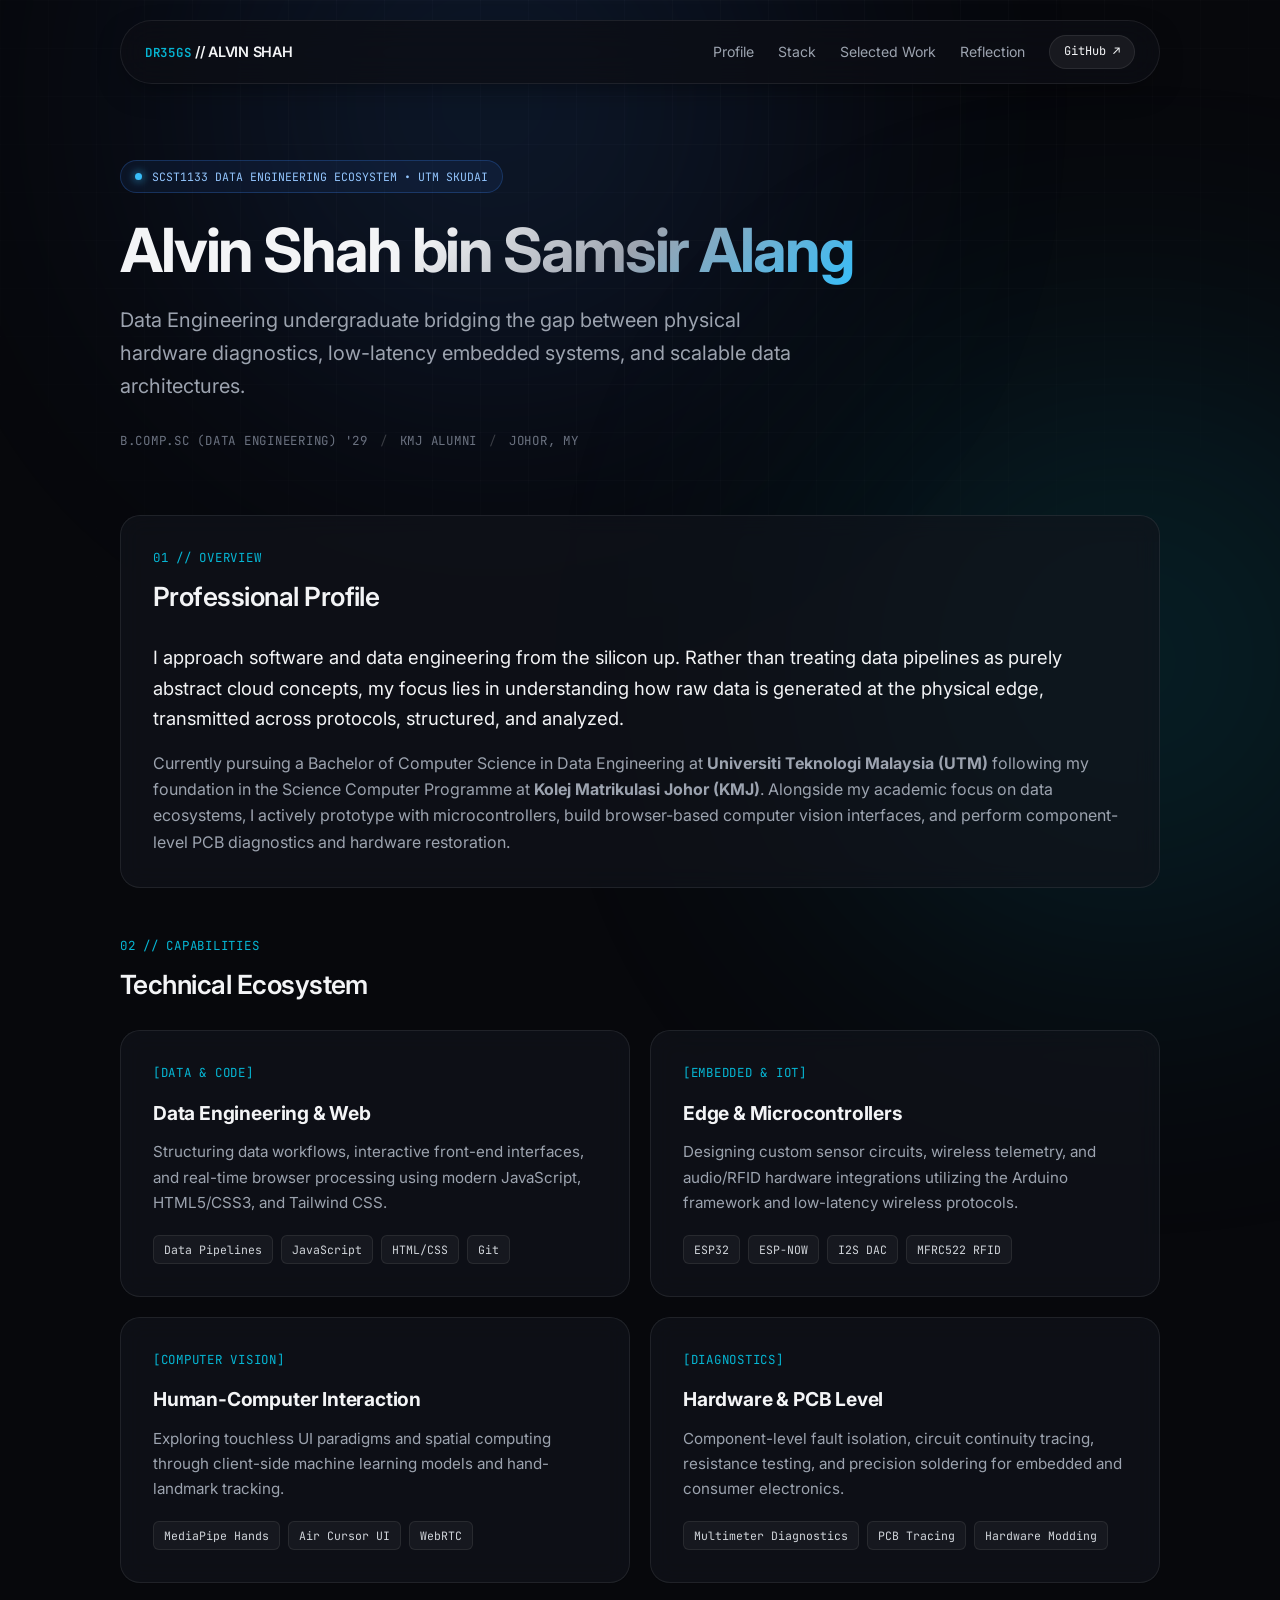
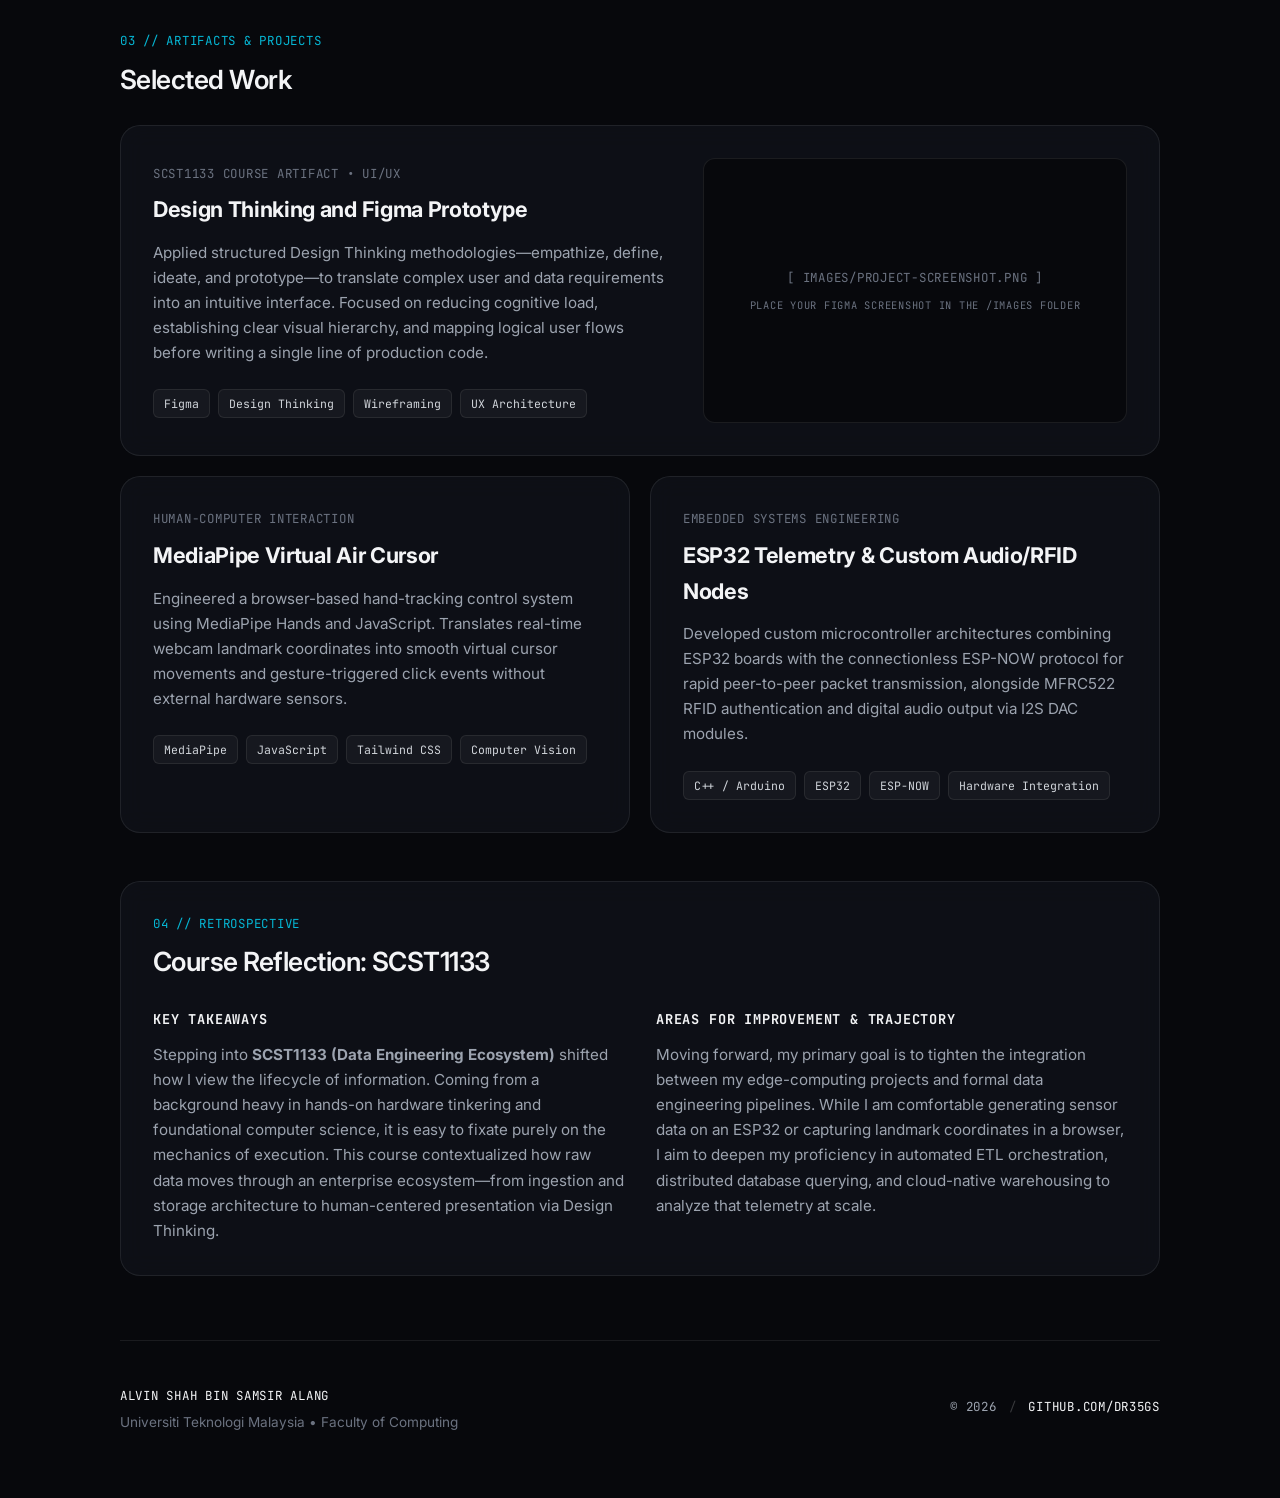
==== index.html @ b11cce1a "Add files via upload" ====
<!DOCTYPE html>
<html lang="en">
<head>
  <meta charset="UTF-8">
  <meta name="viewport" content="width=device-width, initial-scale=1.0">
  <title>Alvin Shah | Data Engineering & Embedded Systems</title>
  <!-- Google Fonts: Inter for UI, JetBrains Mono for technical accents -->
  <link rel="preconnect" href="https://fonts.googleapis.com">
  <link rel="preconnect" href="https://fonts.gstatic.com" crossorigin>
  <link href="https://fonts.googleapis.com/css2?family=Inter:wght@300;400;500;600;700&family=JetBrains+Mono:wght@400;500&display=swap" rel="stylesheet">
  <link rel="stylesheet" href="style.css">
</head>
<body>
  <!-- Ambient Background Glow -->
  <div class="ambient-glow glow-1"></div>
  <div class="ambient-glow glow-2"></div>

  <!-- Floating Glassmorphic Navigation -->
  <nav class="navbar">
    <div class="nav-container">
      <a href="#" class="nav-logo">
        <span class="mono-accent">DR35GS</span> // ALVIN SHAH
      </a>
      <div class="nav-links">
        <a href="#about">Profile</a>
        <a href="#architecture">Stack</a>
        <a href="#work">Selected Work</a>
        <a href="#reflection">Reflection</a>
        <a href="https://github.com/DR35GS" target="_blank" rel="noopener" class="nav-btn">GitHub ↗</a>
      </div>
    </div>
  </nav>

  <!-- Hero Header -->
  <header class="hero reveal">
    <div class="hero-badge">
      <span class="status-dot"></span>
      <span>SCST1133 DATA ENGINEERING ECOSYSTEM • UTM SKUDAI</span>
    </div>
    <h1 class="hero-title">
      Alvin Shah <span class="text-gradient">bin Samsir Alang</span>
    </h1>
    <p class="hero-subtitle">
      Data Engineering undergraduate bridging the gap between physical hardware diagnostics, low-latency embedded systems, and scalable data architectures.
    </p>
    <div class="hero-meta mono-accent">
      <span>B.Comp.Sc (Data Engineering) '29</span>
      <span class="separator">/</span>
      <span>KMJ Alumni</span>
      <span class="separator">/</span>
      <span>Johor, MY</span>
    </div>
  </header>

  <main>
    <!-- Professional Profile Section -->
    <section id="about" class="card spotlight reveal">
      <div class="section-header">
        <span class="mono-label">01 // OVERVIEW</span>
        <h2>Professional Profile</h2>
      </div>
      <div class="profile-content">
        <p class="lead-text">
          I approach software and data engineering from the silicon up. Rather than treating data pipelines as purely abstract cloud concepts, my focus lies in understanding how raw data is generated at the physical edge, transmitted across protocols, structured, and analyzed.
        </p>
        <p>
          Currently pursuing a Bachelor of Computer Science in Data Engineering at <strong>Universiti Teknologi Malaysia (UTM)</strong> following my foundation in the Science Computer Programme at <strong>Kolej Matrikulasi Johor (KMJ)</strong>. Alongside my academic focus on data ecosystems, I actively prototype with microcontrollers, build browser-based computer vision interfaces, and perform component-level PCB diagnostics and hardware restoration.
        </p>
      </div>
    </section>

    <!-- Bento Grid: Technical Architecture (Added Value Layer) -->
    <section id="architecture" class="reveal">
      <div class="section-header">
        <span class="mono-label">02 // CAPABILITIES</span>
        <h2>Technical Ecosystem</h2>
      </div>
      <div class="bento-grid">
        <div class="card spotlight bento-item">
          <div class="bento-icon mono-accent">[DATA & CODE]</div>
          <h3>Data Engineering & Web</h3>
          <p>Structuring data workflows, interactive front-end interfaces, and real-time browser processing using modern JavaScript, HTML5/CSS3, and Tailwind CSS.</p>
          <div class="tag-group">
            <span>Data Pipelines</span>
            <span>JavaScript</span>
            <span>HTML/CSS</span>
            <span>Git</span>
          </div>
        </div>

        <div class="card spotlight bento-item">
          <div class="bento-icon mono-accent">[EMBEDDED & IoT]</div>
          <h3>Edge & Microcontrollers</h3>
          <p>Designing custom sensor circuits, wireless telemetry, and audio/RFID hardware integrations utilizing the Arduino framework and low-latency wireless protocols.</p>
          <div class="tag-group">
            <span>ESP32</span>
            <span>ESP-NOW</span>
            <span>I2S DAC</span>
            <span>MFRC522 RFID</span>
          </div>
        </div>

        <div class="card spotlight bento-item">
          <div class="bento-icon mono-accent">[COMPUTER VISION]</div>
          <h3>Human-Computer Interaction</h3>
          <p>Exploring touchless UI paradigms and spatial computing through client-side machine learning models and hand-landmark tracking.</p>
          <div class="tag-group">
            <span>MediaPipe Hands</span>
            <span>Air Cursor UI</span>
            <span>WebRTC</span>
          </div>
        </div>

        <div class="card spotlight bento-item">
          <div class="bento-icon mono-accent">[DIAGNOSTICS]</div>
          <h3>Hardware & PCB Level</h3>
          <p>Component-level fault isolation, circuit continuity tracing, resistance testing, and precision soldering for embedded and consumer electronics.</p>
          <div class="tag-group">
            <span>Multimeter Diagnostics</span>
            <span>PCB Tracing</span>
            <span>Hardware Modding</span>
          </div>
        </div>
      </div>
    </section>

    <!-- Selected Work Section (Course Required + Real Projects) -->
    <section id="work" class="reveal">
      <div class="section-header">
        <span class="mono-label">03 // ARTIFACTS & PROJECTS</span>
        <h2>Selected Work</h2>
      </div>

      <div class="work-grid">
        <!-- Required Course Artifact -->
        <article class="card spotlight work-card featured-work">
          <div class="work-content">
            <div class="work-meta mono-accent">SCST1133 COURSE ARTIFACT • UI/UX</div>
            <h3>Design Thinking and Figma Prototype</h3>
            <p>
              Applied structured Design Thinking methodologies—empathize, define, ideate, and prototype—to translate complex user and data requirements into an intuitive interface. Focused on reducing cognitive load, establishing clear visual hierarchy, and mapping logical user flows before writing a single line of production code.
            </p>
            <div class="tag-group">
              <span>Figma</span>
              <span>Design Thinking</span>
              <span>Wireframing</span>
              <span>UX Architecture</span>
            </div>
          </div>
          <div class="work-media">
            <!-- Keeps your exact image path from the prompt, with a clean fallback style if the image isn't uploaded yet -->
            <div class="image-frame">
              <img src="images/project-screenshot.png" alt="Screenshot of my Figma prototype" onerror="this.style.display='none'; this.nextElementSibling.style.display='flex';">
              <div class="image-fallback mono-accent">
                <span>[ images/project-screenshot.png ]</span>
                <small>Place your Figma screenshot in the /images folder</small>
              </div>
            </div>
          </div>
        </article>

        <!-- Additional Project 1: MediaPipe -->
        <article class="card spotlight work-card">
          <div class="work-meta mono-accent">HUMAN-COMPUTER INTERACTION</div>
          <h3>MediaPipe Virtual Air Cursor</h3>
          <p>
            Engineered a browser-based hand-tracking control system using MediaPipe Hands and JavaScript. Translates real-time webcam landmark coordinates into smooth virtual cursor movements and gesture-triggered click events without external hardware sensors.
          </p>
          <div class="tag-group">
            <span>MediaPipe</span>
            <span>JavaScript</span>
            <span>Tailwind CSS</span>
            <span>Computer Vision</span>
          </div>
        </article>

        <!-- Additional Project 2: Embedded Systems -->
        <article class="card spotlight work-card">
          <div class="work-meta mono-accent">EMBEDDED SYSTEMS ENGINEERING</div>
          <h3>ESP32 Telemetry & Custom Audio/RFID Nodes</h3>
          <p>
            Developed custom microcontroller architectures combining ESP32 boards with the connectionless ESP-NOW protocol for rapid peer-to-peer packet transmission, alongside MFRC522 RFID authentication and digital audio output via I2S DAC modules.
          </p>
          <div class="tag-group">
            <span>C++ / Arduino</span>
            <span>ESP32</span>
            <span>ESP-NOW</span>
            <span>Hardware Integration</span>
          </div>
        </article>
      </div>
    </section>

    <!-- Course Reflection Section -->
    <section id="reflection" class="card spotlight reveal">
      <div class="section-header">
        <span class="mono-label">04 // RETROSPECTIVE</span>
        <h2>Course Reflection: SCST1133</h2>
      </div>
      <div class="reflection-grid">
        <div class="reflection-block">
          <h3 class="mono-accent">Key Takeaways</h3>
          <p>
            Stepping into <strong>SCST1133 (Data Engineering Ecosystem)</strong> shifted how I view the lifecycle of information. Coming from a background heavy in hands-on hardware tinkering and foundational computer science, it is easy to fixate purely on the mechanics of execution. This course contextualized how raw data moves through an enterprise ecosystem—from ingestion and storage architecture to human-centered presentation via Design Thinking.
          </p>
        </div>
        <div class="reflection-block">
          <h3 class="mono-accent">Areas for Improvement & Trajectory</h3>
          <p>
            Moving forward, my primary goal is to tighten the integration between my edge-computing projects and formal data engineering pipelines. While I am comfortable generating sensor data on an ESP32 or capturing landmark coordinates in a browser, I aim to deepen my proficiency in automated ETL orchestration, distributed database querying, and cloud-native warehousing to analyze that telemetry at scale.
          </p>
        </div>
      </div>
    </section>
  </main>

  <footer class="footer">
    <div class="footer-content">
      <div>
        <span class="mono-accent">ALVIN SHAH BIN SAMSIR ALANG</span>
        <p class="footer-sub">Universiti Teknologi Malaysia • Faculty of Computing</p>
      </div>
      <div class="footer-right mono-accent">
        <span>© 2026</span>
        <span class="separator">/</span>
        <a href="https://github.com/DR35GS" target="_blank" rel="noopener">github.com/DR35GS</a>
      </div>
    </div>
  </footer>

  <script src="script.js"></script>
</body>
</html>
---- style.css ----
:root {
  --bg-base: #07080c;
  --bg-surface: rgba(18, 20, 28, 0.65);
  --bg-surface-hover: rgba(26, 29, 41, 0.8);
  --border-subtle: rgba(255, 255, 255, 0.08);
  --border-highlight: rgba(255, 255, 255, 0.18);
  
  --text-primary: #f3f4f6;
  --text-secondary: #9ca3af;
  --text-muted: #6b7280;
  
  --accent-blue: #3b82f6;
  --accent-cyan: #06b6d4;
  --accent-utm: #e11d48; /* Modernized crimson nod to UTM */
  
  --font-sans: 'Inter', -apple-system, BlinkMacSystemFont, sans-serif;
  --font-mono: 'JetBrains Mono', monospace;
}

* {
  box-sizing: border-box;
  margin: 0;
  padding: 0;
}

html {
  scroll-behavior: smooth;
  background-color: var(--bg-base);
  color: var(--text-primary);
  font-family: var(--font-sans);
  line-height: 1.65;
  -webkit-font-smoothing: antialiased;
}

body {
  position: relative;
  overflow-x: hidden;
  selection-background-color: var(--accent-blue);
}

/* Subtle architectural grid background */
body::before {
  content: "";
  position: fixed;
  inset: 0;
  background-image: 
    linear-gradient(to right, rgba(255, 255, 255, 0.02) 1px, transparent 1px),
    linear-gradient(to bottom, rgba(255, 255, 255, 0.02) 1px, transparent 1px);
  background-size: 48px 48px;
  mask-image: radial-gradient(circle at 50% 0%, black 30%, transparent 80%);
  -webkit-mask-image: radial-gradient(circle at 50% 0%, black 30%, transparent 80%);
  pointer-events: none;
  z-index: -2;
}

/* Ambient lighting effects */
.ambient-glow {
  position: fixed;
  width: 600px;
  height: 600px;
  border-radius: 50%;
  filter: blur(140px);
  opacity: 0.14;
  pointer-events: none;
  z-index: -1;
}

.glow-1 {
  top: -200px;
  left: 15%;
  background: var(--accent-blue);
}

.glow-2 {
  top: 40%;
  right: -150px;
  background: var(--accent-cyan);
}

/* Typography & Accents */
.mono-accent, .mono-label {
  font-family: var(--font-mono);
  font-size: 0.78rem;
  letter-spacing: 0.06em;
  text-transform: uppercase;
}

.mono-label {
  color: var(--accent-cyan);
  display: block;
  margin-bottom: 6px;
}

.text-gradient {
  background: linear-gradient(135deg, #ffffff 0%, #9ca3af 50%, #38bdf8 100%);
  -webkit-background-clip: text;
  -webkit-text-fill-color: transparent;
}

a {
  color: var(--text-primary);
  text-decoration: none;
  transition: color 0.2s ease, opacity 0.2s ease;
}

/* Floating Glass Navbar */
.navbar {
  position: sticky;
  top: 20px;
  z-index: 100;
  width: min(1040px, 92%);
  margin: 0 auto;
}

.nav-container {
  display: flex;
  justify-content: space-between;
  align-items: center;
  padding: 14px 24px;
  background: rgba(12, 14, 20, 0.75);
  backdrop-filter: blur(16px);
  -webkit-backdrop-filter: blur(16px);
  border: 1px solid var(--border-subtle);
  border-radius: 999px;
  box-shadow: 0 10px 30px -10px rgba(0, 0, 0, 0.5);
}

.nav-logo {
  font-weight: 600;
  font-size: 0.9rem;
  letter-spacing: -0.02em;
}

.nav-logo .mono-accent {
  color: var(--accent-cyan);
}

.nav-links {
  display: flex;
  align-items: center;
  gap: 24px;
  font-size: 0.88rem;
}

.nav-links a {
  color: var(--text-secondary);
}

.nav-links a:hover {
  color: var(--text-primary);
}

.nav-btn {
  padding: 6px 14px;
  background: rgba(255, 255, 255, 0.06);
  border: 1px solid var(--border-subtle);
  border-radius: 999px;
  color: var(--text-primary) !important;
  font-family: var(--font-mono);
  font-size: 0.75rem;
}

.nav-btn:hover {
  background: rgba(255, 255, 255, 0.12);
  border-color: var(--border-highlight);
}

/* Layout Containers */
header, main, footer {
  width: min(1040px, 92%);
  margin: 0 auto;
}

/* Hero Section */
.hero {
  padding: 96px 0 64px;
}

.hero-badge {
  display: inline-flex;
  align-items: center;
  gap: 10px;
  padding: 6px 14px;
  background: rgba(59, 130, 246, 0.08);
  border: 1px solid rgba(59, 130, 246, 0.25);
  border-radius: 999px;
  font-family: var(--font-mono);
  font-size: 0.72rem;
  color: #93c5fd;
  margin-bottom: 24px;
}

.status-dot {
  width: 7px;
  height: 7px;
  background-color: #38bdf8;
  border-radius: 50%;
  box-shadow: 0 0 10px #38bdf8;
}

.hero-title {
  font-size: clamp(2.2rem, 5vw, 3.8rem);
  font-weight: 700;
  letter-spacing: -0.035em;
  line-height: 1.1;
  margin-bottom: 20px;
}

.hero-subtitle {
  font-size: clamp(1.05rem, 2vw, 1.25rem);
  color: var(--text-secondary);
  max-width: 680px;
  font-weight: 400;
  margin-bottom: 28px;
}

.hero-meta {
  display: flex;
  flex-wrap: wrap;
  gap: 12px;
  color: var(--text-muted);
}

.separator {
  color: rgba(255, 255, 255, 0.2);
}

/* Cards & Interactive Spotlight */
section {
  margin-bottom: 48px;
}

.section-header {
  margin-bottom: 24px;
}

.section-header h2 {
  font-size: 1.65rem;
  font-weight: 600;
  letter-spacing: -0.02em;
}

.card {
  position: relative;
  background: var(--bg-surface);
  border: 1px solid var(--border-subtle);
  border-radius: 20px;
  padding: 32px;
  backdrop-filter: blur(12px);
  overflow: hidden;
  transition: transform 0.25s ease, border-color 0.25s ease;
}

.card:hover {
  border-color: var(--border-highlight);
}

/* Dynamic cursor spotlight overlay powered by JS */
.spotlight::before {
  content: "";
  position: absolute;
  inset: 0;
  background: radial-gradient(
    600px circle at var(--mouse-x, 0) var(--mouse-y, 0),
    rgba(255, 255, 255, 0.05),
    transparent 40%
  );
  opacity: 0;
  transition: opacity 0.3s ease;
  pointer-events: none;
}

.spotlight:hover::before {
  opacity: 1;
}

/* Profile Section */
.profile-content p {
  color: var(--text-secondary);
  margin-bottom: 16px;
}

.profile-content p:last-child {
  margin-bottom: 0;
}

.profile-content .lead-text {
  font-size: 1.15rem;
  color: var(--text-primary);
  font-weight: 400;
}

/* Bento Grid */
.bento-grid {
  display: grid;
  grid-template-columns: repeat(2, 1fr);
  gap: 20px;
}

.bento-item {
  display: flex;
  flex-direction: column;
  justify-content: space-between;
}

.bento-icon {
  color: var(--accent-cyan);
  margin-bottom: 14px;
}

.bento-item h3 {
  font-size: 1.2rem;
  margin-bottom: 10px;
  letter-spacing: -0.01em;
}

.bento-item p {
  color: var(--text-secondary);
  font-size: 0.95rem;
  margin-bottom: 20px;
}

/* Tech Pill Tags */
.tag-group {
  display: flex;
  flex-wrap: wrap;
  gap: 8px;
  margin-top: auto;
}

.tag-group span {
  font-family: var(--font-mono);
  font-size: 0.72rem;
  padding: 4px 10px;
  background: rgba(255, 255, 255, 0.04);
  border: 1px solid var(--border-subtle);
  border-radius: 6px;
  color: #d1d5db;
}

/* Work Grid */
.work-grid {
  display: grid;
  grid-template-columns: repeat(2, 1fr);
  gap: 20px;
}

.featured-work {
  grid-column: 1 / -1;
  display: grid;
  grid-template-columns: 1.1fr 0.9fr;
  gap: 32px;
  align-items: center;
}

.work-meta {
  color: var(--text-muted);
  margin-bottom: 8px;
}

.work-card h3 {
  font-size: 1.35rem;
  margin-bottom: 12px;
  letter-spacing: -0.015em;
}

.work-card p {
  color: var(--text-secondary);
  font-size: 0.95rem;
  margin-bottom: 24px;
}

.image-frame {
  width: 100%;
  border-radius: 12px;
  overflow: hidden;
  border: 1px solid var(--border-subtle);
  background: rgba(0, 0, 0, 0.4);
  aspect-ratio: 16 / 10;
  display: flex;
  align-items: center;
  justify-content: center;
}

.image-frame img {
  width: 100%;
  height: 100%;
  object-fit: cover;
  display: block;
}

.image-fallback {
  display: none;
  flex-direction: column;
  align-items: center;
  text-align: center;
  padding: 24px;
  color: var(--text-muted);
  gap: 8px;
}

/* Reflection Grid */
.reflection-grid {
  display: grid;
  grid-template-columns: repeat(2, 1fr);
  gap: 32px;
}

.reflection-block h3 {
  color: var(--text-primary);
  margin-bottom: 12px;
  font-size: 0.85rem;
}

.reflection-block p {
  color: var(--text-secondary);
  font-size: 0.95rem;
}

/* Footer */
.footer {
  padding: 40px 0 64px;
  border-top: 1px solid var(--border-subtle);
  margin-top: 64px;
}

.footer-content {
  display: flex;
  justify-content: space-between;
  align-items: center;
  flex-wrap: wrap;
  gap: 20px;
}

.footer-sub {
  color: var(--text-muted);
  font-size: 0.85rem;
  margin-top: 4px;
}

.footer-right {
  display: flex;
  align-items: center;
  gap: 12px;
  color: var(--text-secondary);
}

.footer-right a:hover {
  color: var(--accent-cyan);
}

/* Scroll Reveal Animation Classes */
.reveal {
  opacity: 0;
  transform: translateY(20px);
  transition: opacity 0.6s cubic-bezier(0.16, 1, 0.3, 1),
              transform 0.6s cubic-bezier(0.16, 1, 0.3, 1);
}

.reveal.active {
  opacity: 1;
  transform: translateY(0);
}

/* Responsive Breakpoints */
@media (max-width: 768px) {
  .bento-grid,
  .work-grid,
  .featured-work,
  .reflection-grid {
    grid-template-columns: 1fr;
  }

  .nav-links a:not(.nav-btn) {
    display: none;
  }

  .hero {
    padding: 64px 0 40px;
  }

  .card {
    padding: 24px;
  }
}
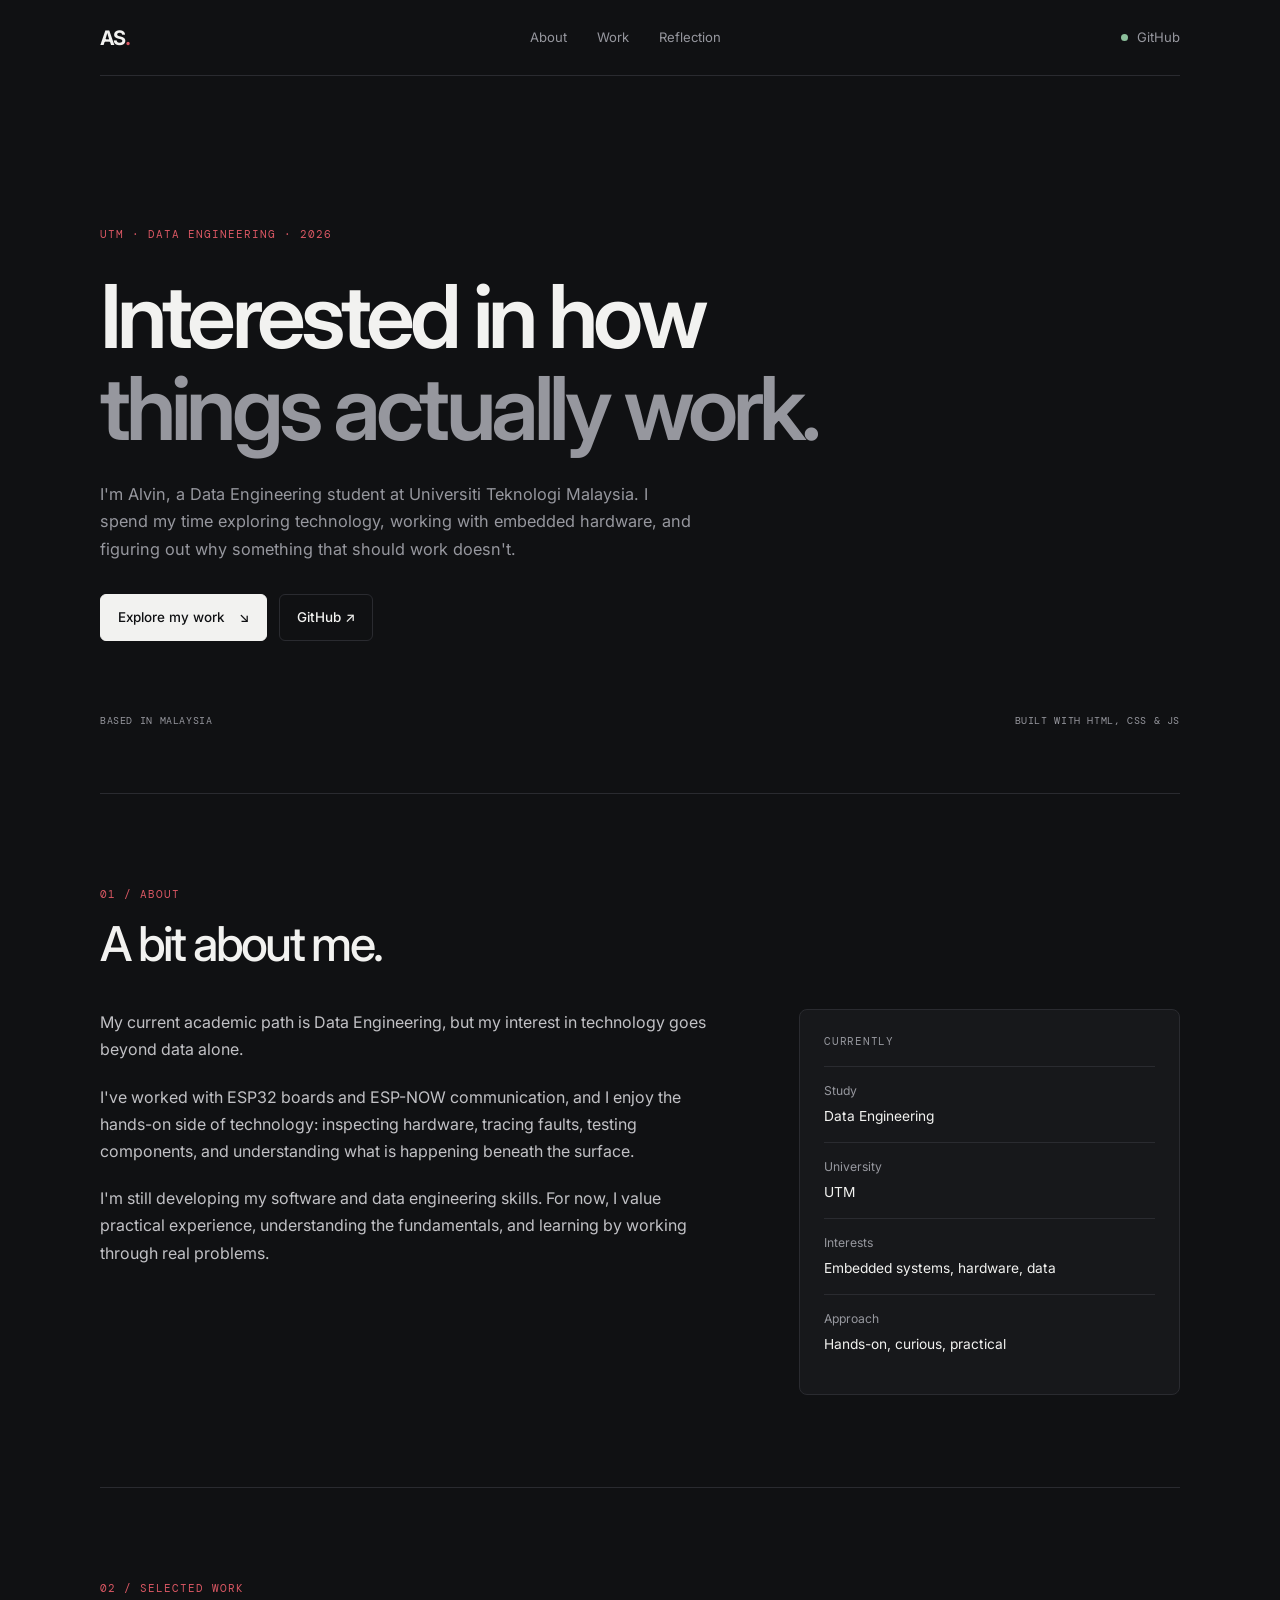
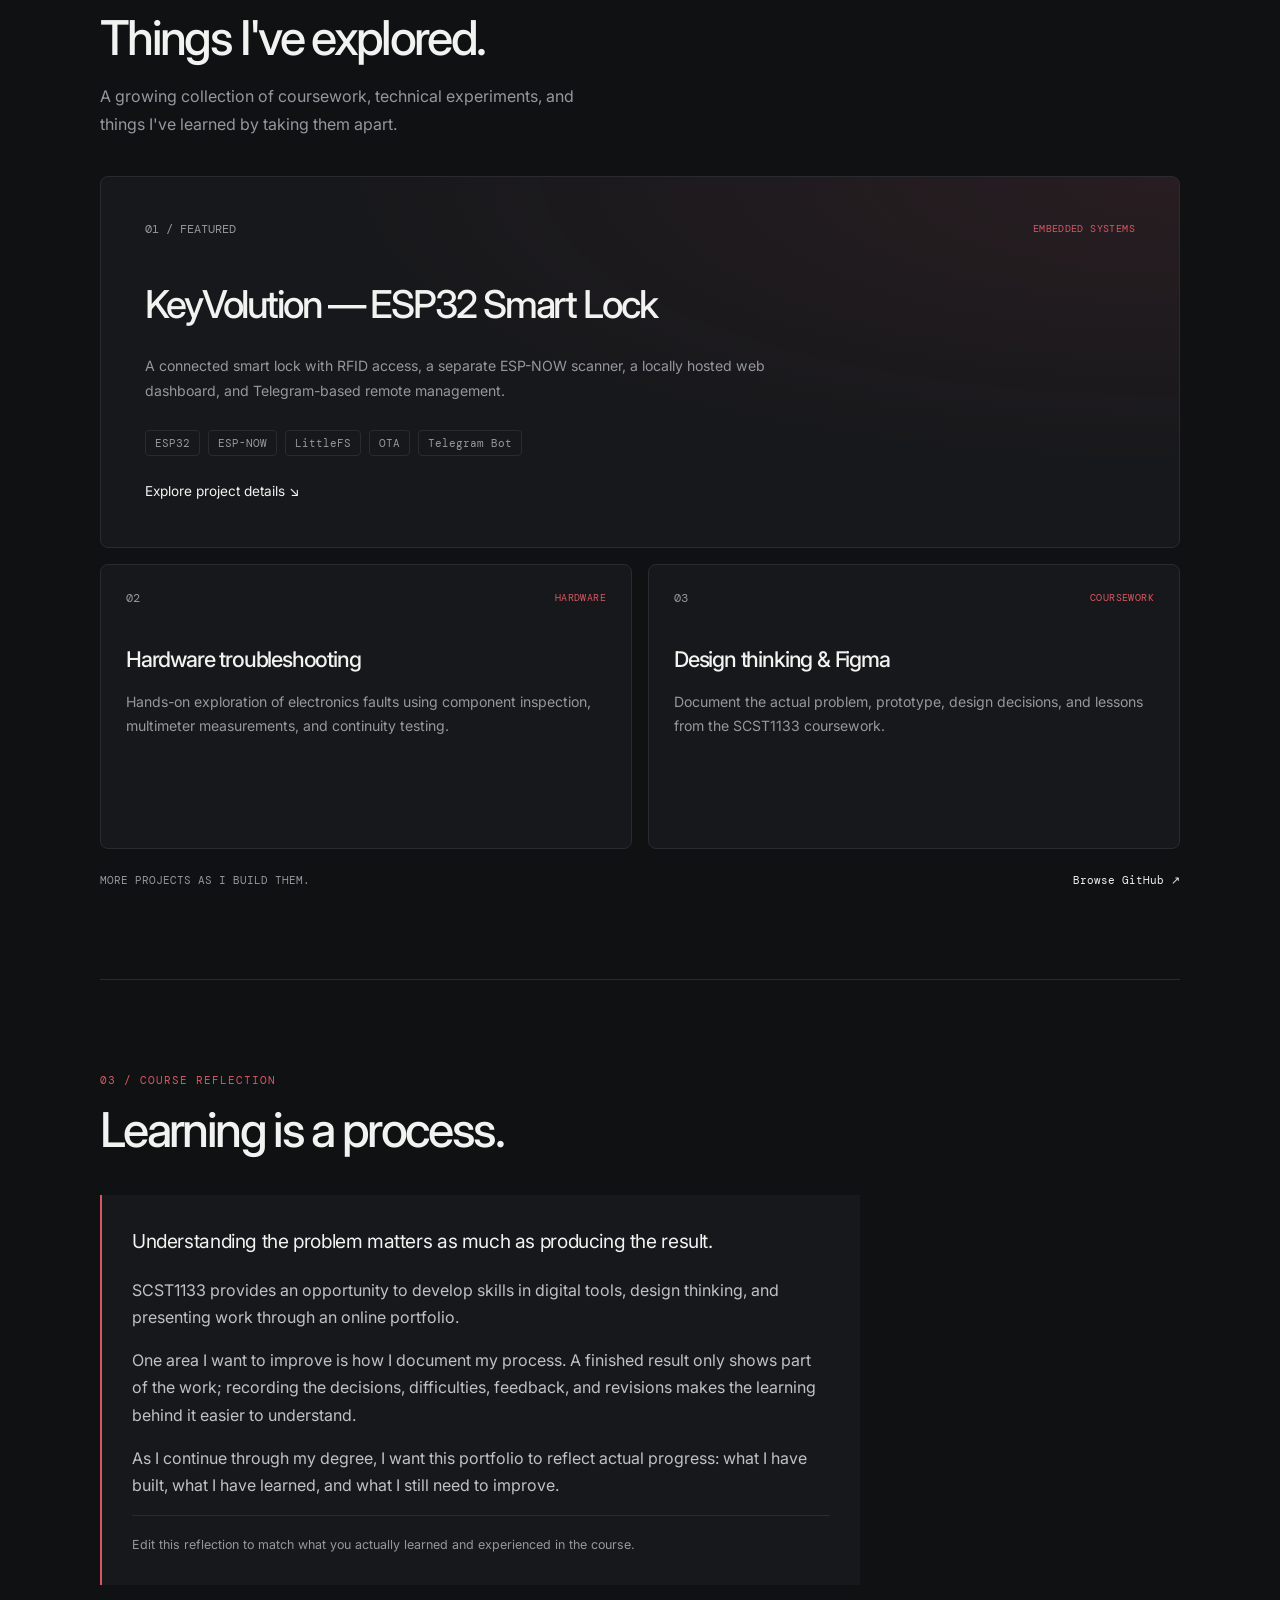
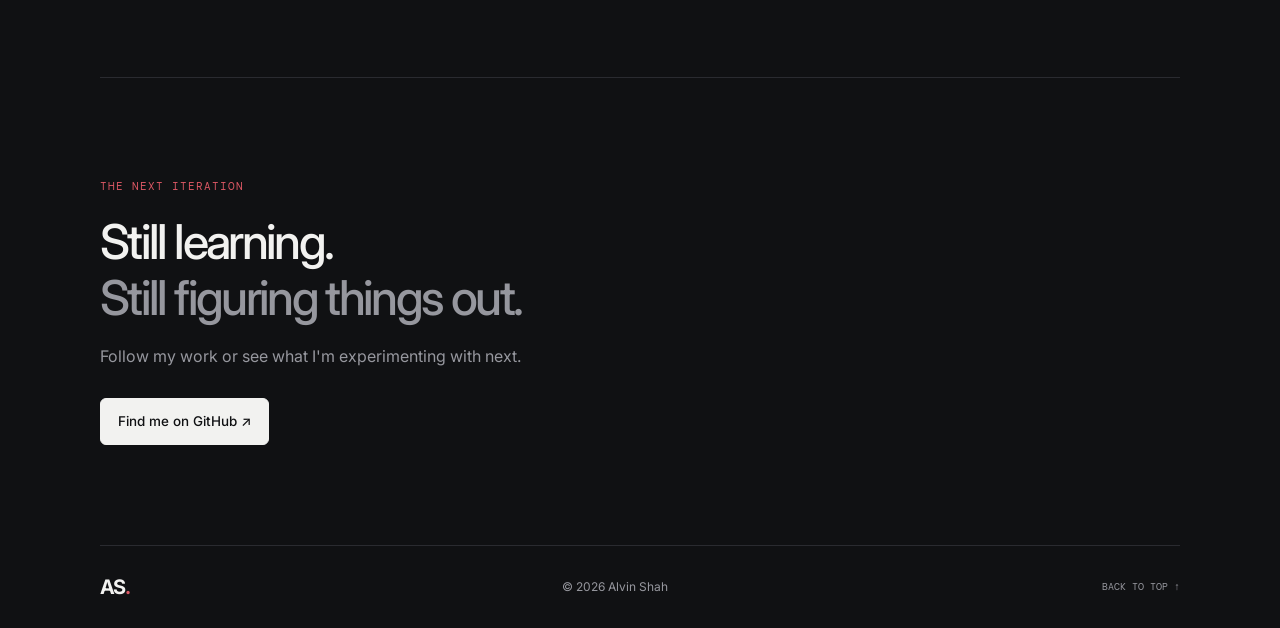
==== commit 771fd94e: "Add files via upload" ====
--- a/index.html
+++ b/index.html
@@ -1,233 +1,254 @@
+
 <!DOCTYPE html>
 <html lang="en">
 <head>
   <meta charset="UTF-8">
-  <meta name="viewport" content="width=device-width, initial-scale=1.0">
-  <title>Alvin Shah | Data Engineering & Embedded Systems</title>
-  <!-- Google Fonts: Inter for UI, JetBrains Mono for technical accents -->
+  <meta name="viewport" content="width=device-width, initial-scale=1">
+
+  <meta name="theme-color" content="#101113">
+  <meta name="description" content="Alvin Shah — Data Engineering student at Universiti Teknologi Malaysia, interested in data, embedded systems and hardware troubleshooting.">
+
+  <title>Alvin Shah — Portfolio</title>
+
   <link rel="preconnect" href="https://fonts.googleapis.com">
   <link rel="preconnect" href="https://fonts.gstatic.com" crossorigin>
-  <link href="https://fonts.googleapis.com/css2?family=Inter:wght@300;400;500;600;700&family=JetBrains+Mono:wght@400;500&display=swap" rel="stylesheet">
+  <link href="https://fonts.googleapis.com/css2?family=DM+Mono:wght@400;500&family=Inter:wght@400;500;600;700&display=swap" rel="stylesheet">
+
   <link rel="stylesheet" href="style.css">
+  <script src="script.js" defer></script>
 </head>
+
 <body>
-  <!-- Ambient Background Glow -->
-  <div class="ambient-glow glow-1"></div>
-  <div class="ambient-glow glow-2"></div>
-
-  <!-- Floating Glassmorphic Navigation -->
-  <nav class="navbar">
-    <div class="nav-container">
-      <a href="#" class="nav-logo">
-        <span class="mono-accent">DR35GS</span> // ALVIN SHAH
+  <div class="page-shell">
+
+    <header class="topbar">
+      <a class="wordmark" href="#home" aria-label="Alvin Shah home">
+        AS<span>.</span>
       </a>
-      <div class="nav-links">
-        <a href="#about">Profile</a>
-        <a href="#architecture">Stack</a>
-        <a href="#work">Selected Work</a>
+
+      <nav aria-label="Main navigation">
+        <a href="#about">About</a>
+        <a href="#work">Work</a>
         <a href="#reflection">Reflection</a>
-        <a href="https://github.com/DR35GS" target="_blank" rel="noopener" class="nav-btn">GitHub ↗</a>
-      </div>
-    </div>
-  </nav>
-
-  <!-- Hero Header -->
-  <header class="hero reveal">
-    <div class="hero-badge">
-      <span class="status-dot"></span>
-      <span>SCST1133 DATA ENGINEERING ECOSYSTEM • UTM SKUDAI</span>
-    </div>
-    <h1 class="hero-title">
-      Alvin Shah <span class="text-gradient">bin Samsir Alang</span>
-    </h1>
-    <p class="hero-subtitle">
-      Data Engineering undergraduate bridging the gap between physical hardware diagnostics, low-latency embedded systems, and scalable data architectures.
+      </nav>
+
+      <a class="availability" href="https://github.com/dr35gs" target="_blank" rel="noreferrer">
+        <span class="status-dot"></span>
+        GitHub
+      </a>
+    </header>
+
+    <main id="home">
+
+      <section class="hero">
+        <p class="eyebrow">UTM · DATA ENGINEERING · 2026</p>
+
+        <h1>
+          Interested in how<br>
+          <span class="muted">things actually work.</span>
+        </h1>
+
+        <p class="hero-copy">
+          I'm Alvin, a Data Engineering student at Universiti
+          Teknologi Malaysia. I spend my time exploring technology,
+          working with embedded hardware, and figuring out why
+          something that should work doesn't.
+        </p>
+
+        <div class="hero-actions">
+          <a class="button button-primary" href="#work">
+            Explore my work <span aria-hidden="true">↘</span>
+          </a>
+          <a class="button button-quiet"
+             href="https://github.com/dr35gs"
+             target="_blank" rel="noreferrer">
+            GitHub ↗
+          </a>
+        </div>
+
+        <div class="hero-meta">
+          <span>BASED IN MALAYSIA</span>
+          <span>BUILT WITH HTML, CSS & JS</span>
+        </div>
+      </section>
+
+      <section class="section" id="about">
+        <div class="section-heading">
+          <p class="eyebrow">01 / ABOUT</p>
+          <h2>A bit about me.</h2>
+        </div>
+
+        <div class="about-grid">
+          <div class="about-copy">
+            <p>
+              My current academic path is Data Engineering, but my
+              interest in technology goes beyond data alone.
+            </p>
+            <p>
+              I've worked with ESP32 boards and ESP-NOW communication,
+              and I enjoy the hands-on side of technology: inspecting
+              hardware, tracing faults, testing components, and
+              understanding what is happening beneath the surface.
+            </p>
+            <p>
+              I'm still developing my software and data engineering
+              skills. For now, I value practical experience,
+              understanding the fundamentals, and learning by
+              working through real problems.
+            </p>
+          </div>
+
+          <aside class="info-panel">
+            <p class="panel-label">CURRENTLY</p>
+            <div class="info-item">
+              <span class="info-key">Study</span>
+              <span>Data Engineering</span>
+            </div>
+            <div class="info-item">
+              <span class="info-key">University</span>
+              <span>UTM</span>
+            </div>
+            <div class="info-item">
+              <span class="info-key">Interests</span>
+              <span>Embedded systems, hardware, data</span>
+            </div>
+            <div class="info-item">
+              <span class="info-key">Approach</span>
+              <span>Hands-on, curious, practical</span>
+            </div>
+          </aside>
+        </div>
+      </section>
+
+      <section class="section" id="work">
+        <div class="section-heading">
+          <p class="eyebrow">02 / SELECTED WORK</p>
+          <h2>Things I've explored.</h2>
+          <p class="section-intro">
+            A growing collection of coursework, technical experiments,
+            and things I've learned by taking them apart.
+          </p>
+        </div>
+	
+<div class="project-grid">
+
+  <article class="project-card project-featured">
+    <div class="project-top">
+      <span class="project-index">01 / FEATURED</span>
+      <span class="tag">EMBEDDED SYSTEMS</span>
+    </div>
+
+    <h3>KeyVolution — ESP32 Smart Lock</h3>
+
+    <p>
+      A connected smart lock with RFID access, a separate ESP-NOW
+      scanner, a locally hosted web dashboard, and Telegram-based
+      remote management.
     </p>
-    <div class="hero-meta mono-accent">
-      <span>B.Comp.Sc (Data Engineering) '29</span>
-      <span class="separator">/</span>
-      <span>KMJ Alumni</span>
-      <span class="separator">/</span>
-      <span>Johor, MY</span>
-    </div>
-  </header>
-
-  <main>
-    <!-- Professional Profile Section -->
-    <section id="about" class="card spotlight reveal">
-      <div class="section-header">
-        <span class="mono-label">01 // OVERVIEW</span>
-        <h2>Professional Profile</h2>
-      </div>
-      <div class="profile-content">
-        <p class="lead-text">
-          I approach software and data engineering from the silicon up. Rather than treating data pipelines as purely abstract cloud concepts, my focus lies in understanding how raw data is generated at the physical edge, transmitted across protocols, structured, and analyzed.
+
+    <div class="tech-stack">
+      <span>ESP32</span>
+      <span>ESP-NOW</span>
+      <span>LittleFS</span>
+      <span>OTA</span>
+      <span>Telegram Bot</span>
+    </div>
+
+    <a class="project-link" href="#keyvolution">
+      Explore project details ↘
+    </a>
+  </article>
+
+  <article class="project-card">
+    <div class="project-top">
+      <span class="project-index">02</span>
+      <span class="tag">HARDWARE</span>
+    </div>
+    <h3>Hardware troubleshooting</h3>
+    <p>
+      Hands-on exploration of electronics faults using component
+      inspection, multimeter measurements, and continuity testing.
+    </p>
+  </article>
+
+  <article class="project-card">
+    <div class="project-top">
+      <span class="project-index">03</span>
+      <span class="tag">COURSEWORK</span>
+    </div>
+    <h3>Design thinking & Figma</h3>
+    <p>
+      Document the actual problem, prototype, design decisions,
+      and lessons from the SCST1133 coursework.
+    </p>
+  </article>
+
+</div>
+
+        <div class="project-footer">
+          <span>MORE PROJECTS AS I BUILD THEM.</span>
+          <a href="https://github.com/dr35gs"
+             target="_blank" rel="noreferrer">
+            Browse GitHub ↗
+          </a>
+        </div>
+      </section>
+
+      <section class="section" id="reflection">
+        <div class="section-heading">
+          <p class="eyebrow">03 / COURSE REFLECTION</p>
+          <h2>Learning is a process.</h2>
+        </div>
+
+        <div class="reflection-panel">
+          <p class="reflection-lead">
+            Understanding the problem matters as much as producing
+            the result.
+          </p>
+          <p>
+            SCST1133 provides an opportunity to develop skills in
+            digital tools, design thinking, and presenting work
+            through an online portfolio.
+          </p>
+          <p>
+            One area I want to improve is how I document my process.
+            A finished result only shows part of the work; recording
+            the decisions, difficulties, feedback, and revisions makes
+            the learning behind it easier to understand.
+          </p>
+          <p>
+            As I continue through my degree, I want this portfolio to
+            reflect actual progress: what I have built, what I have
+            learned, and what I still need to improve.
+          </p>
+          <p class="reflection-note">
+            Edit this reflection to match what you actually learned
+            and experienced in the course.
+          </p>
+        </div>
+      </section>
+
+      <section class="contact-section">
+        <p class="eyebrow">THE NEXT ITERATION</p>
+        <h2>Still learning.<br><span class="muted">Still figuring things out.</span></h2>
+        <p>
+          Follow my work or see what I'm experimenting with next.
         </p>
-        <p>
-          Currently pursuing a Bachelor of Computer Science in Data Engineering at <strong>Universiti Teknologi Malaysia (UTM)</strong> following my foundation in the Science Computer Programme at <strong>Kolej Matrikulasi Johor (KMJ)</strong>. Alongside my academic focus on data ecosystems, I actively prototype with microcontrollers, build browser-based computer vision interfaces, and perform component-level PCB diagnostics and hardware restoration.
-        </p>
-      </div>
-    </section>
-
-    <!-- Bento Grid: Technical Architecture (Added Value Layer) -->
-    <section id="architecture" class="reveal">
-      <div class="section-header">
-        <span class="mono-label">02 // CAPABILITIES</span>
-        <h2>Technical Ecosystem</h2>
-      </div>
-      <div class="bento-grid">
-        <div class="card spotlight bento-item">
-          <div class="bento-icon mono-accent">[DATA & CODE]</div>
-          <h3>Data Engineering & Web</h3>
-          <p>Structuring data workflows, interactive front-end interfaces, and real-time browser processing using modern JavaScript, HTML5/CSS3, and Tailwind CSS.</p>
-          <div class="tag-group">
-            <span>Data Pipelines</span>
-            <span>JavaScript</span>
-            <span>HTML/CSS</span>
-            <span>Git</span>
-          </div>
-        </div>
-
-        <div class="card spotlight bento-item">
-          <div class="bento-icon mono-accent">[EMBEDDED & IoT]</div>
-          <h3>Edge & Microcontrollers</h3>
-          <p>Designing custom sensor circuits, wireless telemetry, and audio/RFID hardware integrations utilizing the Arduino framework and low-latency wireless protocols.</p>
-          <div class="tag-group">
-            <span>ESP32</span>
-            <span>ESP-NOW</span>
-            <span>I2S DAC</span>
-            <span>MFRC522 RFID</span>
-          </div>
-        </div>
-
-        <div class="card spotlight bento-item">
-          <div class="bento-icon mono-accent">[COMPUTER VISION]</div>
-          <h3>Human-Computer Interaction</h3>
-          <p>Exploring touchless UI paradigms and spatial computing through client-side machine learning models and hand-landmark tracking.</p>
-          <div class="tag-group">
-            <span>MediaPipe Hands</span>
-            <span>Air Cursor UI</span>
-            <span>WebRTC</span>
-          </div>
-        </div>
-
-        <div class="card spotlight bento-item">
-          <div class="bento-icon mono-accent">[DIAGNOSTICS]</div>
-          <h3>Hardware & PCB Level</h3>
-          <p>Component-level fault isolation, circuit continuity tracing, resistance testing, and precision soldering for embedded and consumer electronics.</p>
-          <div class="tag-group">
-            <span>Multimeter Diagnostics</span>
-            <span>PCB Tracing</span>
-            <span>Hardware Modding</span>
-          </div>
-        </div>
-      </div>
-    </section>
-
-    <!-- Selected Work Section (Course Required + Real Projects) -->
-    <section id="work" class="reveal">
-      <div class="section-header">
-        <span class="mono-label">03 // ARTIFACTS & PROJECTS</span>
-        <h2>Selected Work</h2>
-      </div>
-
-      <div class="work-grid">
-        <!-- Required Course Artifact -->
-        <article class="card spotlight work-card featured-work">
-          <div class="work-content">
-            <div class="work-meta mono-accent">SCST1133 COURSE ARTIFACT • UI/UX</div>
-            <h3>Design Thinking and Figma Prototype</h3>
-            <p>
-              Applied structured Design Thinking methodologies—empathize, define, ideate, and prototype—to translate complex user and data requirements into an intuitive interface. Focused on reducing cognitive load, establishing clear visual hierarchy, and mapping logical user flows before writing a single line of production code.
-            </p>
-            <div class="tag-group">
-              <span>Figma</span>
-              <span>Design Thinking</span>
-              <span>Wireframing</span>
-              <span>UX Architecture</span>
-            </div>
-          </div>
-          <div class="work-media">
-            <!-- Keeps your exact image path from the prompt, with a clean fallback style if the image isn't uploaded yet -->
-            <div class="image-frame">
-              <img src="images/project-screenshot.png" alt="Screenshot of my Figma prototype" onerror="this.style.display='none'; this.nextElementSibling.style.display='flex';">
-              <div class="image-fallback mono-accent">
-                <span>[ images/project-screenshot.png ]</span>
-                <small>Place your Figma screenshot in the /images folder</small>
-              </div>
-            </div>
-          </div>
-        </article>
-
-        <!-- Additional Project 1: MediaPipe -->
-        <article class="card spotlight work-card">
-          <div class="work-meta mono-accent">HUMAN-COMPUTER INTERACTION</div>
-          <h3>MediaPipe Virtual Air Cursor</h3>
-          <p>
-            Engineered a browser-based hand-tracking control system using MediaPipe Hands and JavaScript. Translates real-time webcam landmark coordinates into smooth virtual cursor movements and gesture-triggered click events without external hardware sensors.
-          </p>
-          <div class="tag-group">
-            <span>MediaPipe</span>
-            <span>JavaScript</span>
-            <span>Tailwind CSS</span>
-            <span>Computer Vision</span>
-          </div>
-        </article>
-
-        <!-- Additional Project 2: Embedded Systems -->
-        <article class="card spotlight work-card">
-          <div class="work-meta mono-accent">EMBEDDED SYSTEMS ENGINEERING</div>
-          <h3>ESP32 Telemetry & Custom Audio/RFID Nodes</h3>
-          <p>
-            Developed custom microcontroller architectures combining ESP32 boards with the connectionless ESP-NOW protocol for rapid peer-to-peer packet transmission, alongside MFRC522 RFID authentication and digital audio output via I2S DAC modules.
-          </p>
-          <div class="tag-group">
-            <span>C++ / Arduino</span>
-            <span>ESP32</span>
-            <span>ESP-NOW</span>
-            <span>Hardware Integration</span>
-          </div>
-        </article>
-      </div>
-    </section>
-
-    <!-- Course Reflection Section -->
-    <section id="reflection" class="card spotlight reveal">
-      <div class="section-header">
-        <span class="mono-label">04 // RETROSPECTIVE</span>
-        <h2>Course Reflection: SCST1133</h2>
-      </div>
-      <div class="reflection-grid">
-        <div class="reflection-block">
-          <h3 class="mono-accent">Key Takeaways</h3>
-          <p>
-            Stepping into <strong>SCST1133 (Data Engineering Ecosystem)</strong> shifted how I view the lifecycle of information. Coming from a background heavy in hands-on hardware tinkering and foundational computer science, it is easy to fixate purely on the mechanics of execution. This course contextualized how raw data moves through an enterprise ecosystem—from ingestion and storage architecture to human-centered presentation via Design Thinking.
-          </p>
-        </div>
-        <div class="reflection-block">
-          <h3 class="mono-accent">Areas for Improvement & Trajectory</h3>
-          <p>
-            Moving forward, my primary goal is to tighten the integration between my edge-computing projects and formal data engineering pipelines. While I am comfortable generating sensor data on an ESP32 or capturing landmark coordinates in a browser, I aim to deepen my proficiency in automated ETL orchestration, distributed database querying, and cloud-native warehousing to analyze that telemetry at scale.
-          </p>
-        </div>
-      </div>
-    </section>
-  </main>
-
-  <footer class="footer">
-    <div class="footer-content">
-      <div>
-        <span class="mono-accent">ALVIN SHAH BIN SAMSIR ALANG</span>
-        <p class="footer-sub">Universiti Teknologi Malaysia • Faculty of Computing</p>
-      </div>
-      <div class="footer-right mono-accent">
-        <span>© 2026</span>
-        <span class="separator">/</span>
-        <a href="https://github.com/DR35GS" target="_blank" rel="noopener">github.com/DR35GS</a>
-      </div>
-    </div>
-  </footer>
-
-  <script src="script.js"></script>
+        <a class="button button-primary"
+           href="https://github.com/dr35gs"
+           target="_blank" rel="noreferrer">
+          Find me on GitHub ↗
+        </a>
+      </section>
+
+    </main>
+
+    <footer class="footer">
+      <a class="wordmark" href="#home">AS<span>.</span></a>
+      <p>© <span id="year">2026</span> Alvin Shah</p>
+      <a href="#home">BACK TO TOP ↑</a>
+    </footer>
+
+  </div>
 </body>
-</html>+</html>
--- a/style.css
+++ b/style.css
@@ -1,485 +1,570 @@
+
 :root {
-  --bg-base: #07080c;
-  --bg-surface: rgba(18, 20, 28, 0.65);
-  --bg-surface-hover: rgba(26, 29, 41, 0.8);
-  --border-subtle: rgba(255, 255, 255, 0.08);
-  --border-highlight: rgba(255, 255, 255, 0.18);
-  
-  --text-primary: #f3f4f6;
-  --text-secondary: #9ca3af;
-  --text-muted: #6b7280;
-  
-  --accent-blue: #3b82f6;
-  --accent-cyan: #06b6d4;
-  --accent-utm: #e11d48; /* Modernized crimson nod to UTM */
-  
-  --font-sans: 'Inter', -apple-system, BlinkMacSystemFont, sans-serif;
-  --font-mono: 'JetBrains Mono', monospace;
+  color-scheme: dark;
+
+  --bg: #101113;
+  --surface: #17181b;
+  --surface-hover: #1d1e22;
+  --text: #f2f2f0;
+  --muted: #96979e;
+  --accent: #d95763;
+  --border: #2a2b30;
+
+  --font-body: "Inter", -apple-system, BlinkMacSystemFont,
+    "Segoe UI", sans-serif;
+  --font-mono: "DM Mono", monospace;
+
+  --page-width: 1080px;
 }
 
 * {
   box-sizing: border-box;
-  margin: 0;
-  padding: 0;
 }
 
 html {
   scroll-behavior: smooth;
-  background-color: var(--bg-base);
-  color: var(--text-primary);
-  font-family: var(--font-sans);
-  line-height: 1.65;
+  scroll-padding-top: 90px;
+}
+
+body {
+  margin: 0;
+  background: var(--bg);
+  color: var(--text);
+  font-family: var(--font-body);
+  line-height: 1.7;
   -webkit-font-smoothing: antialiased;
 }
 
-body {
-  position: relative;
-  overflow-x: hidden;
-  selection-background-color: var(--accent-blue);
-}
-
-/* Subtle architectural grid background */
-body::before {
-  content: "";
-  position: fixed;
-  inset: 0;
-  background-image: 
-    linear-gradient(to right, rgba(255, 255, 255, 0.02) 1px, transparent 1px),
-    linear-gradient(to bottom, rgba(255, 255, 255, 0.02) 1px, transparent 1px);
-  background-size: 48px 48px;
-  mask-image: radial-gradient(circle at 50% 0%, black 30%, transparent 80%);
-  -webkit-mask-image: radial-gradient(circle at 50% 0%, black 30%, transparent 80%);
-  pointer-events: none;
-  z-index: -2;
-}
-
-/* Ambient lighting effects */
-.ambient-glow {
-  position: fixed;
-  width: 600px;
-  height: 600px;
-  border-radius: 50%;
-  filter: blur(140px);
-  opacity: 0.14;
-  pointer-events: none;
-  z-index: -1;
-}
-
-.glow-1 {
-  top: -200px;
-  left: 15%;
-  background: var(--accent-blue);
-}
-
-.glow-2 {
-  top: 40%;
-  right: -150px;
-  background: var(--accent-cyan);
-}
-
-/* Typography & Accents */
-.mono-accent, .mono-label {
-  font-family: var(--font-mono);
-  font-size: 0.78rem;
-  letter-spacing: 0.06em;
-  text-transform: uppercase;
-}
-
-.mono-label {
-  color: var(--accent-cyan);
-  display: block;
-  margin-bottom: 6px;
-}
-
-.text-gradient {
-  background: linear-gradient(135deg, #ffffff 0%, #9ca3af 50%, #38bdf8 100%);
-  -webkit-background-clip: text;
-  -webkit-text-fill-color: transparent;
-}
-
 a {
-  color: var(--text-primary);
+  color: inherit;
   text-decoration: none;
-  transition: color 0.2s ease, opacity 0.2s ease;
-}
-
-/* Floating Glass Navbar */
-.navbar {
-  position: sticky;
-  top: 20px;
-  z-index: 100;
-  width: min(1040px, 92%);
+}
+
+a:focus-visible {
+  outline: 2px solid var(--accent);
+  outline-offset: 5px;
+}
+
+::selection {
+  background: var(--accent);
+  color: #fff;
+}
+
+.page-shell {
+  width: min(var(--page-width), calc(100% - 48px));
   margin: 0 auto;
 }
 
-.nav-container {
-  display: flex;
+/* Navigation */
+
+.topbar {
+  min-height: 76px;
+  display: flex;
+  align-items: center;
   justify-content: space-between;
+  gap: 24px;
+  border-bottom: 1px solid var(--border);
+}
+
+.wordmark {
+  font-size: 1.25rem;
+  font-weight: 700;
+  letter-spacing: -0.08em;
+}
+
+.wordmark span {
+  color: var(--accent);
+}
+
+nav {
+  display: flex;
+  gap: 30px;
+}
+
+nav a,
+.availability {
+  color: var(--muted);
+  font-size: 0.82rem;
+  transition: color 180ms ease;
+}
+
+nav a:hover,
+.availability:hover,
+.project-footer a:hover,
+.footer > a:last-child:hover {
+  color: var(--text);
+}
+
+.availability {
+  display: flex;
   align-items: center;
-  padding: 14px 24px;
-  background: rgba(12, 14, 20, 0.75);
-  backdrop-filter: blur(16px);
-  -webkit-backdrop-filter: blur(16px);
-  border: 1px solid var(--border-subtle);
-  border-radius: 999px;
-  box-shadow: 0 10px 30px -10px rgba(0, 0, 0, 0.5);
-}
-
-.nav-logo {
-  font-weight: 600;
-  font-size: 0.9rem;
-  letter-spacing: -0.02em;
-}
-
-.nav-logo .mono-accent {
-  color: var(--accent-cyan);
-}
-
-.nav-links {
-  display: flex;
-  align-items: center;
-  gap: 24px;
-  font-size: 0.88rem;
-}
-
-.nav-links a {
-  color: var(--text-secondary);
-}
-
-.nav-links a:hover {
-  color: var(--text-primary);
-}
-
-.nav-btn {
-  padding: 6px 14px;
-  background: rgba(255, 255, 255, 0.06);
-  border: 1px solid var(--border-subtle);
-  border-radius: 999px;
-  color: var(--text-primary) !important;
-  font-family: var(--font-mono);
-  font-size: 0.75rem;
-}
-
-.nav-btn:hover {
-  background: rgba(255, 255, 255, 0.12);
-  border-color: var(--border-highlight);
-}
-
-/* Layout Containers */
-header, main, footer {
-  width: min(1040px, 92%);
-  margin: 0 auto;
-}
-
-/* Hero Section */
-.hero {
-  padding: 96px 0 64px;
-}
-
-.hero-badge {
-  display: inline-flex;
-  align-items: center;
-  gap: 10px;
-  padding: 6px 14px;
-  background: rgba(59, 130, 246, 0.08);
-  border: 1px solid rgba(59, 130, 246, 0.25);
-  border-radius: 999px;
-  font-family: var(--font-mono);
-  font-size: 0.72rem;
-  color: #93c5fd;
-  margin-bottom: 24px;
+  gap: 9px;
 }
 
 .status-dot {
   width: 7px;
   height: 7px;
-  background-color: #38bdf8;
   border-radius: 50%;
-  box-shadow: 0 0 10px #38bdf8;
-}
-
-.hero-title {
-  font-size: clamp(2.2rem, 5vw, 3.8rem);
-  font-weight: 700;
-  letter-spacing: -0.035em;
-  line-height: 1.1;
-  margin-bottom: 20px;
-}
-
-.hero-subtitle {
-  font-size: clamp(1.05rem, 2vw, 1.25rem);
-  color: var(--text-secondary);
-  max-width: 680px;
-  font-weight: 400;
-  margin-bottom: 28px;
-}
-
-.hero-meta {
+  background: #8cbf9b;
+}
+
+/* Shared typography */
+
+.eyebrow {
+  margin: 0;
+  color: var(--accent);
+  font: 0.7rem/1.6 var(--font-mono);
+  letter-spacing: 0.09em;
+}
+
+.muted {
+  color: var(--muted);
+}
+
+h1,
+h2,
+h3,
+p {
+  margin-top: 0;
+}
+
+h1,
+h2,
+h3 {
+  letter-spacing: -0.055em;
+}
+
+h1 {
+  margin: 26px 0;
+  font-size: clamp(2.8rem, 7vw, 5.5rem);
+  font-weight: 600;
+  line-height: 1.05;
+}
+
+h2 {
+  margin: 12px 0 0;
+  font-size: clamp(2rem, 4vw, 3rem);
+  font-weight: 500;
+  line-height: 1.15;
+}
+
+h3 {
+  font-size: 1.35rem;
+  font-weight: 500;
+}
+
+/* Hero */
+
+.hero {
+  padding: clamp(76px, 13vw, 150px) 0 64px;
+  border-bottom: 1px solid var(--border);
+}
+
+.hero-copy {
+  max-width: 600px;
+  margin-bottom: 30px;
+  color: var(--muted);
+  font-size: 1.02rem;
+}
+
+.hero-actions {
   display: flex;
   flex-wrap: wrap;
   gap: 12px;
-  color: var(--text-muted);
-}
-
-.separator {
-  color: rgba(255, 255, 255, 0.2);
-}
-
-/* Cards & Interactive Spotlight */
-section {
-  margin-bottom: 48px;
-}
-
-.section-header {
-  margin-bottom: 24px;
-}
-
-.section-header h2 {
-  font-size: 1.65rem;
-  font-weight: 600;
+}
+
+.button {
+  display: inline-flex;
+  min-height: 44px;
+  align-items: center;
+  justify-content: center;
+  gap: 14px;
+  padding: 11px 17px;
+  border: 1px solid var(--border);
+  border-radius: 6px;
+  font-size: 0.84rem;
+  font-weight: 500;
+  transition:
+    background 180ms ease,
+    border-color 180ms ease,
+    transform 180ms ease;
+}
+
+.button:hover {
+  transform: translateY(-2px);
+}
+
+.button-primary {
+  background: var(--text);
+  border-color: var(--text);
+  color: var(--bg);
+}
+
+.button-primary:hover {
+  background: #d9d9d5;
+  border-color: #d9d9d5;
+}
+
+.button-quiet {
+  color: var(--text);
+}
+
+.button-quiet:hover {
+  background: var(--surface);
+}
+
+.hero-meta {
+  display: flex;
+  flex-wrap: wrap;
+  justify-content: space-between;
+  gap: 12px;
+  margin-top: 72px;
+  color: var(--muted);
+  font: 0.64rem/1.6 var(--font-mono);
+  letter-spacing: 0.06em;
+}
+
+/* Sections */
+
+.section {
+  padding: 92px 0;
+  border-bottom: 1px solid var(--border);
+}
+
+.section-heading {
+  margin-bottom: 38px;
+}
+
+.section-intro {
+  max-width: 520px;
+  margin: 18px 0 0;
+  color: var(--muted);
+}
+
+/* About */
+
+.about-grid {
+  display: grid;
+  grid-template-columns: 1.25fr 0.75fr;
+  gap: 64px;
+  align-items: start;
+}
+
+.about-copy {
+  max-width: 620px;
+  color: #c1c1c5;
+}
+
+.about-copy p {
+  margin-bottom: 20px;
+}
+
+.info-panel {
+  padding: 24px;
+  border: 1px solid var(--border);
+  border-radius: 8px;
+  background: var(--surface);
+}
+
+.panel-label {
+  margin-bottom: 18px;
+  color: var(--muted);
+  font: 0.68rem var(--font-mono);
+  letter-spacing: 0.07em;
+}
+
+.info-item {
+  display: flex;
+  flex-direction: column;
+  gap: 3px;
+  padding: 14px 0;
+  border-top: 1px solid var(--border);
+  font-size: 0.86rem;
+}
+
+.info-key {
+  color: var(--muted);
+  font-size: 0.76rem;
+}
+
+/* Project cards */
+
+.project-grid {
+  display: grid;
+  grid-template-columns: repeat(2, minmax(0, 1fr));
+  gap: 16px;
+}
+
+.project-card {
+  display: flex;
+  flex-direction: column;
+  min-height: 285px;
+  padding: 25px;
+  border: 1px solid var(--border);
+  border-radius: 8px;
+  background: var(--surface);
+  transition:
+    background 180ms ease,
+    border-color 180ms ease,
+    transform 180ms ease;
+}
+
+.project-card:hover {
+  background: var(--surface-hover);
+  border-color: #44454c;
+  transform: translateY(-3px);
+}
+
+.project-top {
+  display: flex;
+  align-items: center;
+  justify-content: space-between;
+  gap: 12px;
+  margin-bottom: 35px;
+}
+
+.project-index {
+  color: var(--muted);
+  font: 0.75rem var(--font-mono);
+}
+
+.tag {
+  color: var(--accent);
+  font: 0.61rem var(--font-mono);
+  letter-spacing: 0.04em;
+}
+
+.project-card h3 {
+  margin-bottom: 12px;
+}
+
+.project-card > p {
+  color: var(--muted);
+  font-size: 0.88rem;
+}
+
+.project-card .project-note {
+  margin-top: auto;
+  margin-bottom: 0;
+  padding-top: 22px;
+  font-size: 0.75rem;
+}
+
+.project-footer {
+  display: flex;
+  flex-wrap: wrap;
+  justify-content: space-between;
+  gap: 14px;
+  margin-top: 24px;
+  color: var(--muted);
+  font: 0.68rem var(--font-mono);
+}
+
+.project-footer a {
+  color: var(--text);
+}
+
+/* Reflection */
+
+.reflection-panel {
+  max-width: 760px;
+  padding: 30px;
+  border-left: 2px solid var(--accent);
+  background: var(--surface);
+  color: #c1c1c5;
+}
+
+.reflection-lead {
+  color: var(--text);
+  font-size: 1.2rem;
   letter-spacing: -0.02em;
 }
 
-.card {
-  position: relative;
-  background: var(--bg-surface);
-  border: 1px solid var(--border-subtle);
-  border-radius: 20px;
-  padding: 32px;
-  backdrop-filter: blur(12px);
-  overflow: hidden;
-  transition: transform 0.25s ease, border-color 0.25s ease;
-}
-
-.card:hover {
-  border-color: var(--border-highlight);
-}
-
-/* Dynamic cursor spotlight overlay powered by JS */
-.spotlight::before {
-  content: "";
-  position: absolute;
-  inset: 0;
-  background: radial-gradient(
-    600px circle at var(--mouse-x, 0) var(--mouse-y, 0),
-    rgba(255, 255, 255, 0.05),
-    transparent 40%
-  );
-  opacity: 0;
-  transition: opacity 0.3s ease;
-  pointer-events: none;
-}
-
-.spotlight:hover::before {
-  opacity: 1;
-}
-
-/* Profile Section */
-.profile-content p {
-  color: var(--text-secondary);
+.reflection-panel p:last-child {
+  margin-bottom: 0;
+}
+
+.reflection-note {
+  padding-top: 18px;
+  border-top: 1px solid var(--border);
+  color: var(--muted);
+  font-size: 0.78rem;
+}
+
+/* Closing section */
+
+.contact-section {
+  padding: 100px 0;
+}
+
+.contact-section h2 {
+  margin: 18px 0;
+}
+
+.contact-section > p:not(.eyebrow) {
+  color: var(--muted);
+}
+
+.contact-section .button {
+  margin-top: 12px;
+}
+
+/* Footer */
+
+.footer {
+  display: flex;
+  align-items: center;
+  justify-content: space-between;
+  gap: 20px;
+  padding: 24px 0;
+  border-top: 1px solid var(--border);
+}
+
+.footer p {
+  margin: 0;
+  color: var(--muted);
+  font-size: 0.75rem;
+}
+
+.footer > a:last-child {
+  color: var(--muted);
+  font: 0.65rem var(--font-mono);
+}
+
+/* Responsive layout */
+
+@media (max-width: 700px) {
+  .page-shell {
+    width: calc(100% - 32px);
+  }
+
+  .topbar {
+    min-height: 68px;
+    gap: 12px;
+  }
+
+  nav {
+    gap: 14px;
+  }
+
+  nav a,
+  .availability {
+    font-size: 0.74rem;
+  }
+
+  .about-grid {
+    grid-template-columns: 1fr;
+    gap: 28px;
+  }
+
+  .project-grid {
+    grid-template-columns: 1fr;
+  }
+
+  .section {
+    padding: 68px 0;
+  }
+
+  .hero-meta {
+    margin-top: 48px;
+  }
+
+  .reflection-panel {
+    padding: 22px;
+  }
+
+  .contact-section {
+    padding: 72px 0;
+  }
+}
+
+@media (max-width: 420px) {
+  nav {
+    gap: 10px;
+  }
+
+  nav a {
+    font-size: 0.69rem;
+  }
+
+  .availability {
+    font-size: 0;
+  }
+
+  .availability .status-dot {
+    width: 9px;
+    height: 9px;
+  }
+
+  .hero-actions .button {
+    padding-inline: 12px;
+  }
+
+  .footer {
+    flex-wrap: wrap;
+  }
+}
+
+/* Respect accessibility preferences */
+
+@media (prefers-reduced-motion: reduce) {
+  *,
+  *::before,
+  *::after {
+    scroll-behavior: auto !important;
+    animation-duration: 0.01ms !important;
+    transition-duration: 0.01ms !important;
+  }
+}
+
+.project-featured {
+  grid-column: 1 / -1;
+  min-height: 320px;
+  padding: clamp(24px, 5vw, 44px);
+  background:
+    radial-gradient(ellipse at 100% 0%,
+      rgba(217, 87, 99, 0.09), transparent 55%),
+    var(--surface);
+}
+
+.project-featured h3 {
+  font-size: clamp(1.6rem, 4vw, 2.4rem);
   margin-bottom: 16px;
 }
 
-.profile-content p:last-child {
-  margin-bottom: 0;
-}
-
-.profile-content .lead-text {
-  font-size: 1.15rem;
-  color: var(--text-primary);
-  font-weight: 400;
-}
-
-/* Bento Grid */
-.bento-grid {
-  display: grid;
-  grid-template-columns: repeat(2, 1fr);
-  gap: 20px;
-}
-
-.bento-item {
-  display: flex;
-  flex-direction: column;
-  justify-content: space-between;
-}
-
-.bento-icon {
-  color: var(--accent-cyan);
-  margin-bottom: 14px;
-}
-
-.bento-item h3 {
-  font-size: 1.2rem;
-  margin-bottom: 10px;
-  letter-spacing: -0.01em;
-}
-
-.bento-item p {
-  color: var(--text-secondary);
-  font-size: 0.95rem;
-  margin-bottom: 20px;
-}
-
-/* Tech Pill Tags */
-.tag-group {
+.project-featured > p {
+  max-width: 680px;
+  line-height: 1.8;
+}
+
+.tech-stack {
   display: flex;
   flex-wrap: wrap;
   gap: 8px;
+  margin: 12px 0 24px;
+}
+
+.tech-stack span {
+  padding: 5px 9px;
+  border: 1px solid var(--border);
+  border-radius: 4px;
+  color: var(--muted);
+  font: 0.7rem var(--font-mono);
+}
+
+.project-link {
+  align-self: flex-start;
   margin-top: auto;
-}
-
-.tag-group span {
-  font-family: var(--font-mono);
-  font-size: 0.72rem;
-  padding: 4px 10px;
-  background: rgba(255, 255, 255, 0.04);
-  border: 1px solid var(--border-subtle);
-  border-radius: 6px;
-  color: #d1d5db;
-}
-
-/* Work Grid */
-.work-grid {
-  display: grid;
-  grid-template-columns: repeat(2, 1fr);
-  gap: 20px;
-}
-
-.featured-work {
-  grid-column: 1 / -1;
-  display: grid;
-  grid-template-columns: 1.1fr 0.9fr;
-  gap: 32px;
-  align-items: center;
-}
-
-.work-meta {
-  color: var(--text-muted);
-  margin-bottom: 8px;
-}
-
-.work-card h3 {
-  font-size: 1.35rem;
-  margin-bottom: 12px;
-  letter-spacing: -0.015em;
-}
-
-.work-card p {
-  color: var(--text-secondary);
-  font-size: 0.95rem;
-  margin-bottom: 24px;
-}
-
-.image-frame {
-  width: 100%;
-  border-radius: 12px;
-  overflow: hidden;
-  border: 1px solid var(--border-subtle);
-  background: rgba(0, 0, 0, 0.4);
-  aspect-ratio: 16 / 10;
-  display: flex;
-  align-items: center;
-  justify-content: center;
-}
-
-.image-frame img {
-  width: 100%;
-  height: 100%;
-  object-fit: cover;
-  display: block;
-}
-
-.image-fallback {
-  display: none;
-  flex-direction: column;
-  align-items: center;
-  text-align: center;
-  padding: 24px;
-  color: var(--text-muted);
-  gap: 8px;
-}
-
-/* Reflection Grid */
-.reflection-grid {
-  display: grid;
-  grid-template-columns: repeat(2, 1fr);
-  gap: 32px;
-}
-
-.reflection-block h3 {
-  color: var(--text-primary);
-  margin-bottom: 12px;
+  color: var(--text);
   font-size: 0.85rem;
 }
 
-.reflection-block p {
-  color: var(--text-secondary);
-  font-size: 0.95rem;
-}
-
-/* Footer */
-.footer {
-  padding: 40px 0 64px;
-  border-top: 1px solid var(--border-subtle);
-  margin-top: 64px;
-}
-
-.footer-content {
-  display: flex;
-  justify-content: space-between;
-  align-items: center;
-  flex-wrap: wrap;
-  gap: 20px;
-}
-
-.footer-sub {
-  color: var(--text-muted);
-  font-size: 0.85rem;
-  margin-top: 4px;
-}
-
-.footer-right {
-  display: flex;
-  align-items: center;
-  gap: 12px;
-  color: var(--text-secondary);
-}
-
-.footer-right a:hover {
-  color: var(--accent-cyan);
-}
-
-/* Scroll Reveal Animation Classes */
-.reveal {
-  opacity: 0;
-  transform: translateY(20px);
-  transition: opacity 0.6s cubic-bezier(0.16, 1, 0.3, 1),
-              transform 0.6s cubic-bezier(0.16, 1, 0.3, 1);
-}
-
-.reveal.active {
-  opacity: 1;
-  transform: translateY(0);
-}
-
-/* Responsive Breakpoints */
-@media (max-width: 768px) {
-  .bento-grid,
-  .work-grid,
-  .featured-work,
-  .reflection-grid {
-    grid-template-columns: 1fr;
-  }
-
-  .nav-links a:not(.nav-btn) {
-    display: none;
-  }
-
-  .hero {
-    padding: 64px 0 40px;
-  }
-
-  .card {
-    padding: 24px;
-  }
-}+.project-link:hover {
+  color: var(--accent);
+}
+
+@media (max-width: 700px) {
+  .project-featured {
+    grid-column: auto;
+  }
+}
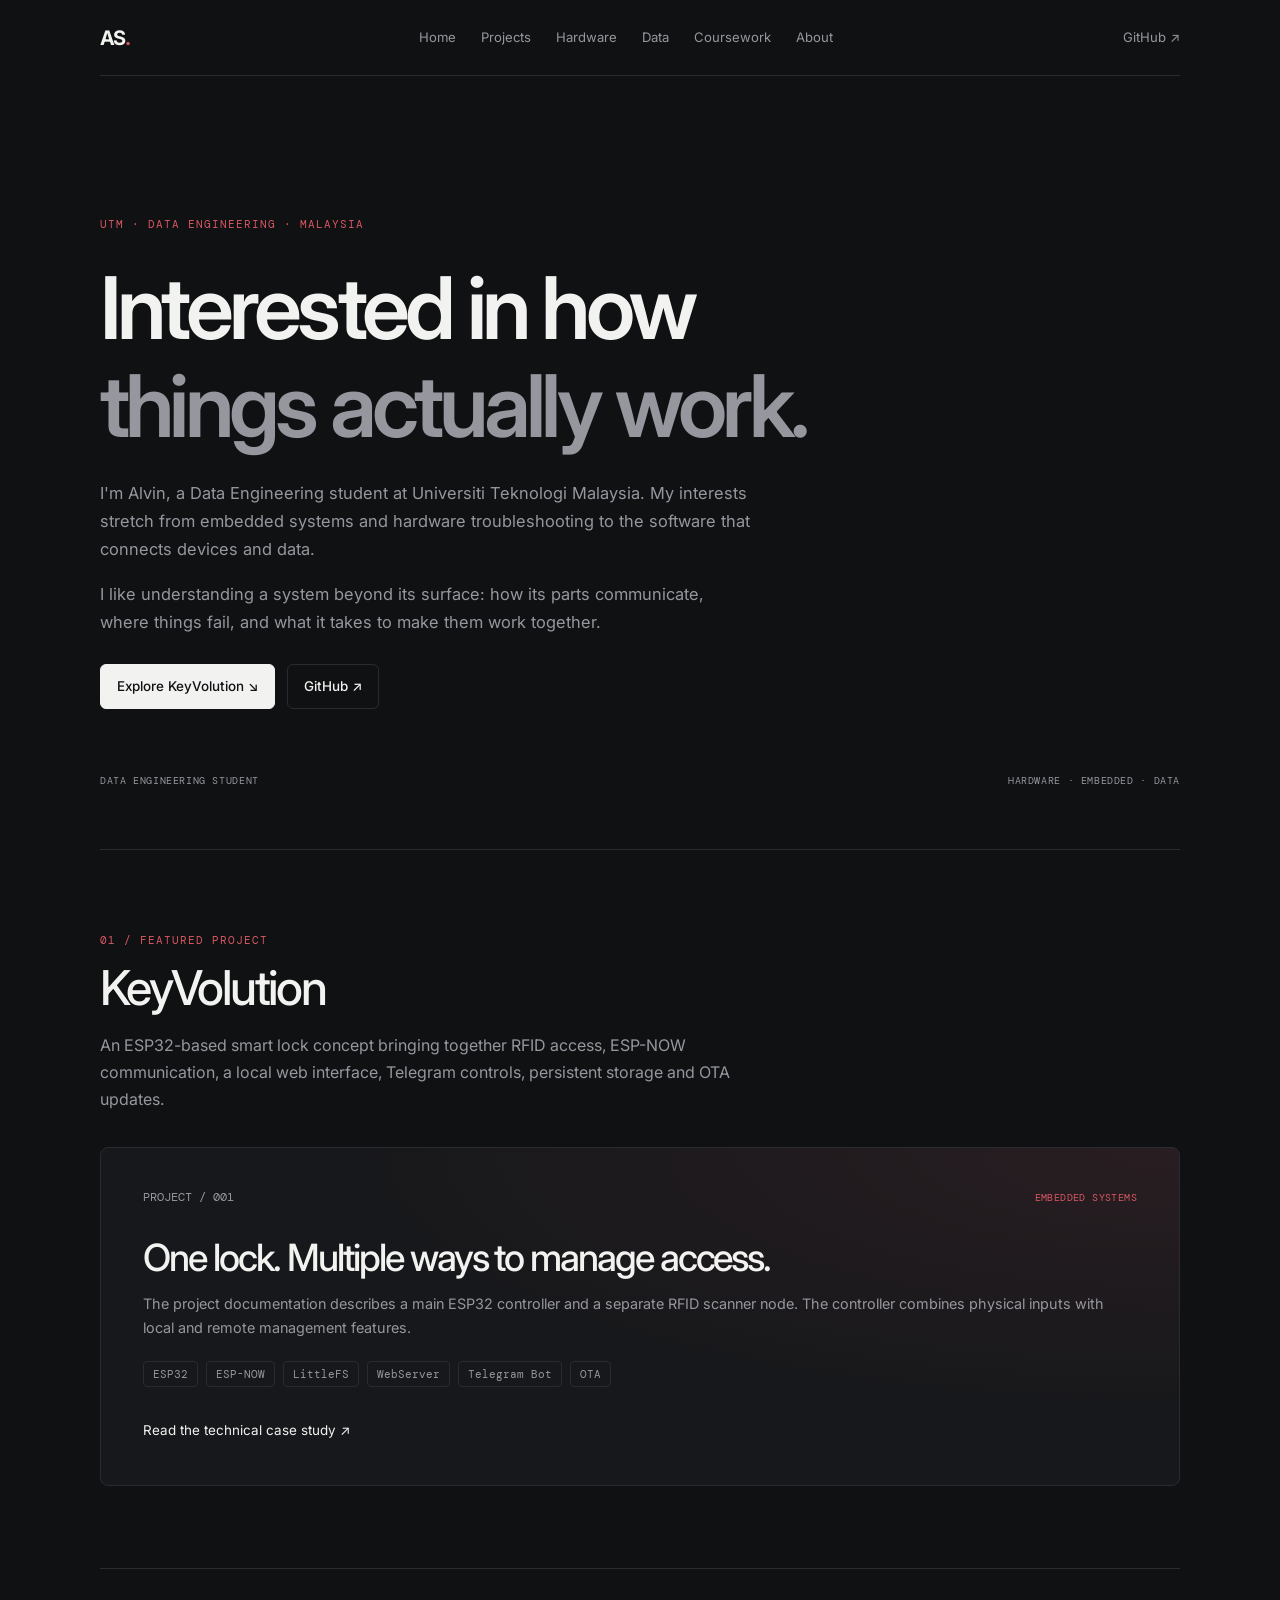
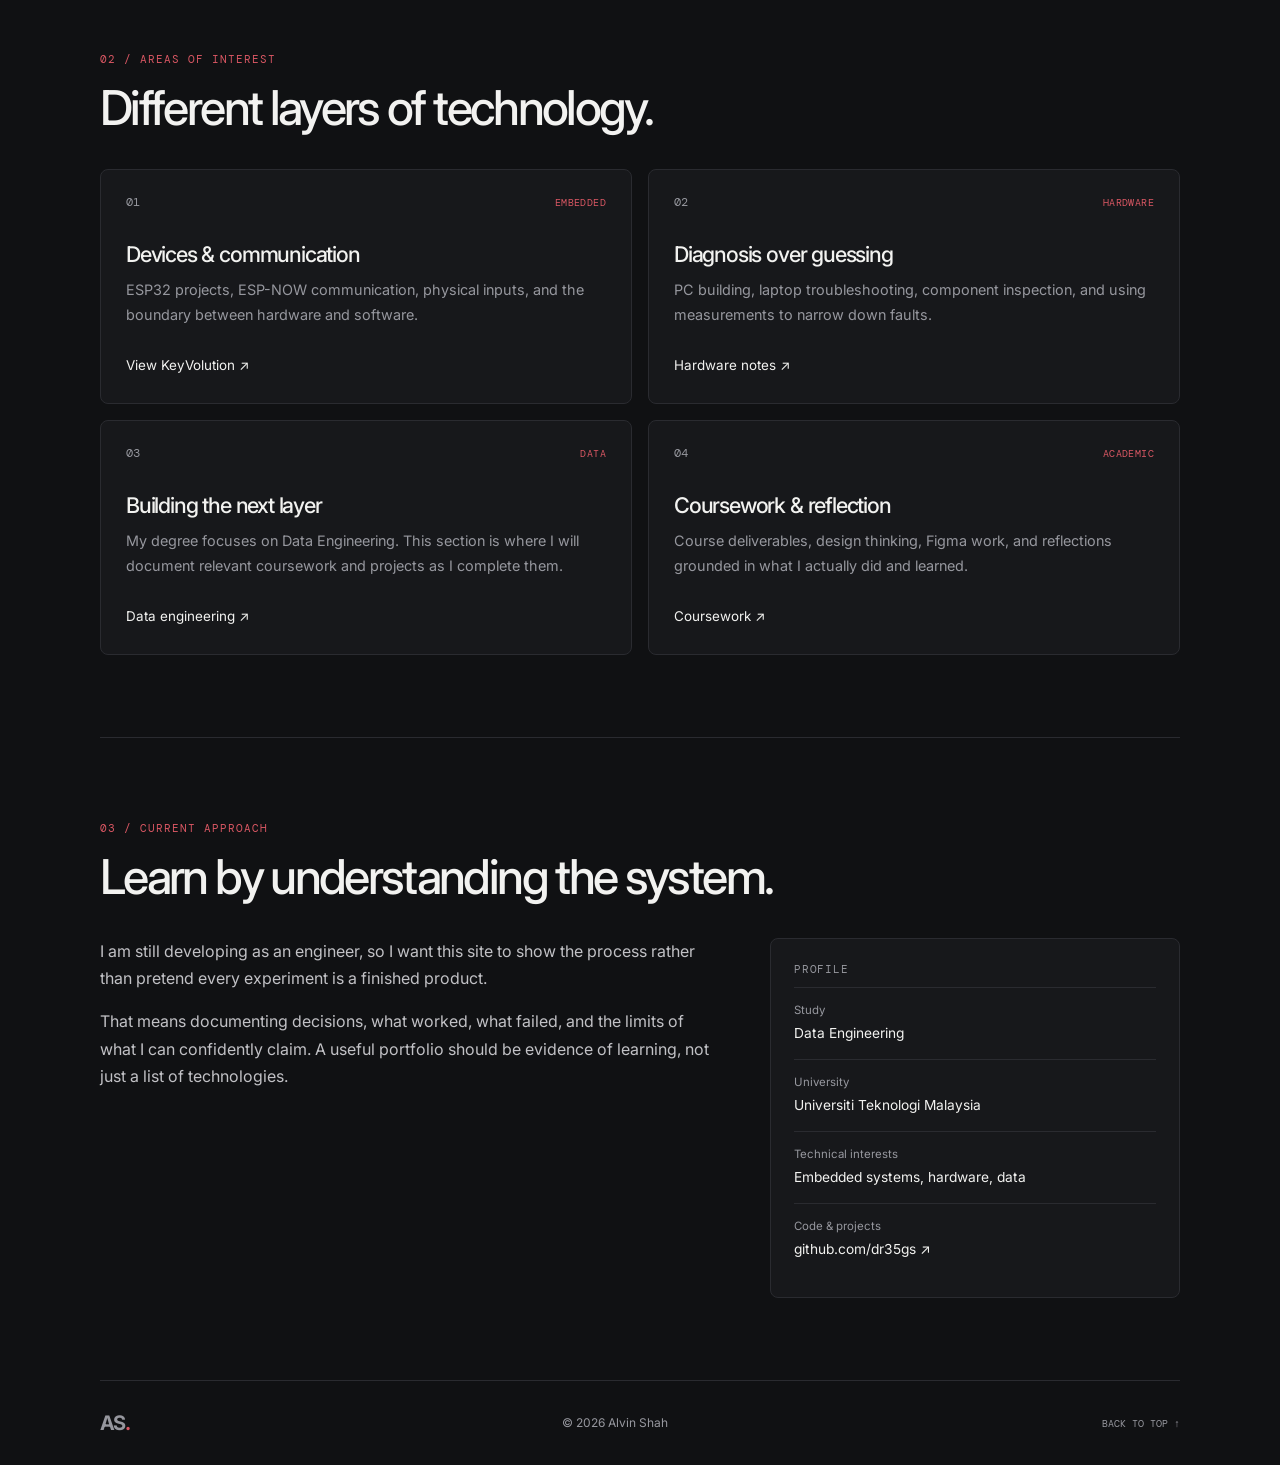
==== commit 027c586a: "Add files via upload" ====
--- a/index.html
+++ b/index.html
@@ -1,254 +1,27 @@
-
-<!DOCTYPE html>
-<html lang="en">
-<head>
-  <meta charset="UTF-8">
-  <meta name="viewport" content="width=device-width, initial-scale=1">
-
-  <meta name="theme-color" content="#101113">
-  <meta name="description" content="Alvin Shah — Data Engineering student at Universiti Teknologi Malaysia, interested in data, embedded systems and hardware troubleshooting.">
-
-  <title>Alvin Shah — Portfolio</title>
-
-  <link rel="preconnect" href="https://fonts.googleapis.com">
-  <link rel="preconnect" href="https://fonts.gstatic.com" crossorigin>
-  <link href="https://fonts.googleapis.com/css2?family=DM+Mono:wght@400;500&family=Inter:wght@400;500;600;700&display=swap" rel="stylesheet">
-
-  <link rel="stylesheet" href="style.css">
-  <script src="script.js" defer></script>
-</head>
-
-<body>
-  <div class="page-shell">
-
-    <header class="topbar">
-      <a class="wordmark" href="#home" aria-label="Alvin Shah home">
-        AS<span>.</span>
-      </a>
-
-      <nav aria-label="Main navigation">
-        <a href="#about">About</a>
-        <a href="#work">Work</a>
-        <a href="#reflection">Reflection</a>
-      </nav>
-
-      <a class="availability" href="https://github.com/dr35gs" target="_blank" rel="noreferrer">
-        <span class="status-dot"></span>
-        GitHub
-      </a>
-    </header>
-
-    <main id="home">
-
-      <section class="hero">
-        <p class="eyebrow">UTM · DATA ENGINEERING · 2026</p>
-
-        <h1>
-          Interested in how<br>
-          <span class="muted">things actually work.</span>
-        </h1>
-
-        <p class="hero-copy">
-          I'm Alvin, a Data Engineering student at Universiti
-          Teknologi Malaysia. I spend my time exploring technology,
-          working with embedded hardware, and figuring out why
-          something that should work doesn't.
-        </p>
-
-        <div class="hero-actions">
-          <a class="button button-primary" href="#work">
-            Explore my work <span aria-hidden="true">↘</span>
-          </a>
-          <a class="button button-quiet"
-             href="https://github.com/dr35gs"
-             target="_blank" rel="noreferrer">
-            GitHub ↗
-          </a>
-        </div>
-
-        <div class="hero-meta">
-          <span>BASED IN MALAYSIA</span>
-          <span>BUILT WITH HTML, CSS & JS</span>
-        </div>
-      </section>
-
-      <section class="section" id="about">
-        <div class="section-heading">
-          <p class="eyebrow">01 / ABOUT</p>
-          <h2>A bit about me.</h2>
-        </div>
-
-        <div class="about-grid">
-          <div class="about-copy">
-            <p>
-              My current academic path is Data Engineering, but my
-              interest in technology goes beyond data alone.
-            </p>
-            <p>
-              I've worked with ESP32 boards and ESP-NOW communication,
-              and I enjoy the hands-on side of technology: inspecting
-              hardware, tracing faults, testing components, and
-              understanding what is happening beneath the surface.
-            </p>
-            <p>
-              I'm still developing my software and data engineering
-              skills. For now, I value practical experience,
-              understanding the fundamentals, and learning by
-              working through real problems.
-            </p>
-          </div>
-
-          <aside class="info-panel">
-            <p class="panel-label">CURRENTLY</p>
-            <div class="info-item">
-              <span class="info-key">Study</span>
-              <span>Data Engineering</span>
-            </div>
-            <div class="info-item">
-              <span class="info-key">University</span>
-              <span>UTM</span>
-            </div>
-            <div class="info-item">
-              <span class="info-key">Interests</span>
-              <span>Embedded systems, hardware, data</span>
-            </div>
-            <div class="info-item">
-              <span class="info-key">Approach</span>
-              <span>Hands-on, curious, practical</span>
-            </div>
-          </aside>
-        </div>
-      </section>
-
-      <section class="section" id="work">
-        <div class="section-heading">
-          <p class="eyebrow">02 / SELECTED WORK</p>
-          <h2>Things I've explored.</h2>
-          <p class="section-intro">
-            A growing collection of coursework, technical experiments,
-            and things I've learned by taking them apart.
-          </p>
-        </div>
-	
-<div class="project-grid">
-
-  <article class="project-card project-featured">
-    <div class="project-top">
-      <span class="project-index">01 / FEATURED</span>
-      <span class="tag">EMBEDDED SYSTEMS</span>
-    </div>
-
-    <h3>KeyVolution — ESP32 Smart Lock</h3>
-
-    <p>
-      A connected smart lock with RFID access, a separate ESP-NOW
-      scanner, a locally hosted web dashboard, and Telegram-based
-      remote management.
-    </p>
-
-    <div class="tech-stack">
-      <span>ESP32</span>
-      <span>ESP-NOW</span>
-      <span>LittleFS</span>
-      <span>OTA</span>
-      <span>Telegram Bot</span>
-    </div>
-
-    <a class="project-link" href="#keyvolution">
-      Explore project details ↘
-    </a>
-  </article>
-
-  <article class="project-card">
-    <div class="project-top">
-      <span class="project-index">02</span>
-      <span class="tag">HARDWARE</span>
-    </div>
-    <h3>Hardware troubleshooting</h3>
-    <p>
-      Hands-on exploration of electronics faults using component
-      inspection, multimeter measurements, and continuity testing.
-    </p>
-  </article>
-
-  <article class="project-card">
-    <div class="project-top">
-      <span class="project-index">03</span>
-      <span class="tag">COURSEWORK</span>
-    </div>
-    <h3>Design thinking & Figma</h3>
-    <p>
-      Document the actual problem, prototype, design decisions,
-      and lessons from the SCST1133 coursework.
-    </p>
-  </article>
-
-</div>
-
-        <div class="project-footer">
-          <span>MORE PROJECTS AS I BUILD THEM.</span>
-          <a href="https://github.com/dr35gs"
-             target="_blank" rel="noreferrer">
-            Browse GitHub ↗
-          </a>
-        </div>
-      </section>
-
-      <section class="section" id="reflection">
-        <div class="section-heading">
-          <p class="eyebrow">03 / COURSE REFLECTION</p>
-          <h2>Learning is a process.</h2>
-        </div>
-
-        <div class="reflection-panel">
-          <p class="reflection-lead">
-            Understanding the problem matters as much as producing
-            the result.
-          </p>
-          <p>
-            SCST1133 provides an opportunity to develop skills in
-            digital tools, design thinking, and presenting work
-            through an online portfolio.
-          </p>
-          <p>
-            One area I want to improve is how I document my process.
-            A finished result only shows part of the work; recording
-            the decisions, difficulties, feedback, and revisions makes
-            the learning behind it easier to understand.
-          </p>
-          <p>
-            As I continue through my degree, I want this portfolio to
-            reflect actual progress: what I have built, what I have
-            learned, and what I still need to improve.
-          </p>
-          <p class="reflection-note">
-            Edit this reflection to match what you actually learned
-            and experienced in the course.
-          </p>
-        </div>
-      </section>
-
-      <section class="contact-section">
-        <p class="eyebrow">THE NEXT ITERATION</p>
-        <h2>Still learning.<br><span class="muted">Still figuring things out.</span></h2>
-        <p>
-          Follow my work or see what I'm experimenting with next.
-        </p>
-        <a class="button button-primary"
-           href="https://github.com/dr35gs"
-           target="_blank" rel="noreferrer">
-          Find me on GitHub ↗
-        </a>
-      </section>
-
-    </main>
-
-    <footer class="footer">
-      <a class="wordmark" href="#home">AS<span>.</span></a>
-      <p>© <span id="year">2026</span> Alvin Shah</p>
-      <a href="#home">BACK TO TOP ↑</a>
-    </footer>
-
-  </div>
-</body>
-</html>
+<!DOCTYPE html>
+<html lang="en">
+<head>
+  <meta charset="UTF-8">
+  <meta name="viewport" content="width=device-width, initial-scale=1">
+  <meta name="theme-color" content="#101113">
+  <meta name="description" content="Alvin Shah — UTM Data Engineering student interested in embedded systems, hardware troubleshooting and practical technology.">
+  <title>Alvin Shah — Portfolio</title>
+  <link rel="preconnect" href="https://fonts.googleapis.com">
+  <link rel="preconnect" href="https://fonts.gstatic.com" crossorigin>
+  <link href="https://fonts.googleapis.com/css2?family=DM+Mono:wght@400;500&family=Inter:wght@400;500;600;700&display=swap" rel="stylesheet">
+  <link rel="stylesheet" href="style.css"><script src="script.js" defer></script>
+</head>
+<body><div class="shell">
+<header class="topbar"><a class="wordmark" href="index.html">AS<span>.</span></a><nav aria-label="Main navigation"><a href="index.html">Home</a><a href="projects/keyvolution.html">Projects</a><a href="hardware.html">Hardware</a><a href="data.html">Data</a><a href="coursework.html">Coursework</a><a href="about.html">About</a></nav><a class="top-link" href="https://github.com/dr35gs" target="_blank" rel="noreferrer">GitHub ↗</a></header>
+<main>
+<section class="hero"><p class="eyebrow">UTM · DATA ENGINEERING · MALAYSIA</p><h1>Interested in how<br><span class="muted">things actually work.</span></h1><p class="hero-copy">I'm Alvin, a Data Engineering student at Universiti Teknologi Malaysia. My interests stretch from embedded systems and hardware troubleshooting to the software that connects devices and data.</p><p class="hero-copy">I like understanding a system beyond its surface: how its parts communicate, where things fail, and what it takes to make them work together.</p><div class="actions"><a class="button primary" href="projects/keyvolution.html">Explore KeyVolution ↘</a><a class="button quiet" href="https://github.com/dr35gs" target="_blank" rel="noreferrer">GitHub ↗</a></div><div class="meta"><span>DATA ENGINEERING STUDENT</span><span>HARDWARE · EMBEDDED · DATA</span></div></section>
+<section class="section"><div class="section-head"><p class="eyebrow">01 / FEATURED PROJECT</p><h2>KeyVolution</h2><p class="section-intro">An ESP32-based smart lock concept bringing together RFID access, ESP-NOW communication, a local web interface, Telegram controls, persistent storage and OTA updates.</p></div><article class="card featured"><div class="card-top"><span class="index">PROJECT / 001</span><span class="tag">EMBEDDED SYSTEMS</span></div><h3>One lock. Multiple ways to manage access.</h3><p>The project documentation describes a main ESP32 controller and a separate RFID scanner node. The controller combines physical inputs with local and remote management features.</p><div class="stack"><span>ESP32</span><span>ESP-NOW</span><span>LittleFS</span><span>WebServer</span><span>Telegram Bot</span><span>OTA</span></div><a class="text-link" href="projects/keyvolution.html">Read the technical case study ↗</a></article></section>
+<section class="section"><div class="section-head"><p class="eyebrow">02 / AREAS OF INTEREST</p><h2>Different layers of technology.</h2></div><div class="grid">
+<a class="card" href="projects/keyvolution.html"><div class="card-top"><span class="index">01</span><span class="tag">EMBEDDED</span></div><h3>Devices & communication</h3><p>ESP32 projects, ESP-NOW communication, physical inputs, and the boundary between hardware and software.</p><span class="text-link">View KeyVolution ↗</span></a>
+<a class="card" href="hardware.html"><div class="card-top"><span class="index">02</span><span class="tag">HARDWARE</span></div><h3>Diagnosis over guessing</h3><p>PC building, laptop troubleshooting, component inspection, and using measurements to narrow down faults.</p><span class="text-link">Hardware notes ↗</span></a>
+<a class="card" href="data.html"><div class="card-top"><span class="index">03</span><span class="tag">DATA</span></div><h3>Building the next layer</h3><p>My degree focuses on Data Engineering. This section is where I will document relevant coursework and projects as I complete them.</p><span class="text-link">Data engineering ↗</span></a>
+<a class="card" href="coursework.html"><div class="card-top"><span class="index">04</span><span class="tag">ACADEMIC</span></div><h3>Coursework & reflection</h3><p>Course deliverables, design thinking, Figma work, and reflections grounded in what I actually did and learned.</p><span class="text-link">Coursework ↗</span></a>
+</div></section>
+<section class="section"><div class="section-head"><p class="eyebrow">03 / CURRENT APPROACH</p><h2>Learn by understanding the system.</h2></div><div class="about-grid"><div class="prose"><p>I am still developing as an engineer, so I want this site to show the process rather than pretend every experiment is a finished product.</p><p>That means documenting decisions, what worked, what failed, and the limits of what I can confidently claim. A useful portfolio should be evidence of learning, not just a list of technologies.</p></div><aside class="panel"><p class="panel-label">PROFILE</p><div class="info"><small>Study</small>Data Engineering</div><div class="info"><small>University</small>Universiti Teknologi Malaysia</div><div class="info"><small>Technical interests</small>Embedded systems, hardware, data</div><div class="info"><small>Code & projects</small><a href="https://github.com/dr35gs" target="_blank" rel="noreferrer">github.com/dr35gs ↗</a></div></aside></div></section>
+</main><footer class="footer"><a class="wordmark" href="index.html">AS<span>.</span></a><p>© <span data-year>2026</span> Alvin Shah</p><a class="back" href="#top" onclick="window.scrollTo({top:0,behavior:'smooth'});return false">BACK TO TOP ↑</a></footer>
+</div></body></html>
--- a/style.css
+++ b/style.css
@@ -1,570 +1,92 @@
-
-:root {
-  color-scheme: dark;
-
-  --bg: #101113;
-  --surface: #17181b;
-  --surface-hover: #1d1e22;
-  --text: #f2f2f0;
-  --muted: #96979e;
-  --accent: #d95763;
-  --border: #2a2b30;
-
-  --font-body: "Inter", -apple-system, BlinkMacSystemFont,
-    "Segoe UI", sans-serif;
-  --font-mono: "DM Mono", monospace;
-
-  --page-width: 1080px;
-}
-
-* {
-  box-sizing: border-box;
-}
-
-html {
-  scroll-behavior: smooth;
-  scroll-padding-top: 90px;
-}
-
-body {
-  margin: 0;
-  background: var(--bg);
-  color: var(--text);
-  font-family: var(--font-body);
-  line-height: 1.7;
-  -webkit-font-smoothing: antialiased;
-}
-
-a {
-  color: inherit;
-  text-decoration: none;
-}
-
-a:focus-visible {
-  outline: 2px solid var(--accent);
-  outline-offset: 5px;
-}
-
-::selection {
-  background: var(--accent);
-  color: #fff;
-}
-
-.page-shell {
-  width: min(var(--page-width), calc(100% - 48px));
-  margin: 0 auto;
-}
-
-/* Navigation */
-
-.topbar {
-  min-height: 76px;
-  display: flex;
-  align-items: center;
-  justify-content: space-between;
-  gap: 24px;
-  border-bottom: 1px solid var(--border);
-}
-
-.wordmark {
-  font-size: 1.25rem;
-  font-weight: 700;
-  letter-spacing: -0.08em;
-}
-
-.wordmark span {
-  color: var(--accent);
-}
-
-nav {
-  display: flex;
-  gap: 30px;
-}
-
-nav a,
-.availability {
-  color: var(--muted);
-  font-size: 0.82rem;
-  transition: color 180ms ease;
-}
-
-nav a:hover,
-.availability:hover,
-.project-footer a:hover,
-.footer > a:last-child:hover {
-  color: var(--text);
-}
-
-.availability {
-  display: flex;
-  align-items: center;
-  gap: 9px;
-}
-
-.status-dot {
-  width: 7px;
-  height: 7px;
-  border-radius: 50%;
-  background: #8cbf9b;
-}
-
-/* Shared typography */
-
-.eyebrow {
-  margin: 0;
-  color: var(--accent);
-  font: 0.7rem/1.6 var(--font-mono);
-  letter-spacing: 0.09em;
-}
-
-.muted {
-  color: var(--muted);
-}
-
-h1,
-h2,
-h3,
-p {
-  margin-top: 0;
-}
-
-h1,
-h2,
-h3 {
-  letter-spacing: -0.055em;
-}
-
-h1 {
-  margin: 26px 0;
-  font-size: clamp(2.8rem, 7vw, 5.5rem);
-  font-weight: 600;
-  line-height: 1.05;
-}
-
-h2 {
-  margin: 12px 0 0;
-  font-size: clamp(2rem, 4vw, 3rem);
-  font-weight: 500;
-  line-height: 1.15;
-}
-
-h3 {
-  font-size: 1.35rem;
-  font-weight: 500;
-}
-
-/* Hero */
-
-.hero {
-  padding: clamp(76px, 13vw, 150px) 0 64px;
-  border-bottom: 1px solid var(--border);
-}
-
-.hero-copy {
-  max-width: 600px;
-  margin-bottom: 30px;
-  color: var(--muted);
-  font-size: 1.02rem;
-}
-
-.hero-actions {
-  display: flex;
-  flex-wrap: wrap;
-  gap: 12px;
-}
-
-.button {
-  display: inline-flex;
-  min-height: 44px;
-  align-items: center;
-  justify-content: center;
-  gap: 14px;
-  padding: 11px 17px;
-  border: 1px solid var(--border);
-  border-radius: 6px;
-  font-size: 0.84rem;
-  font-weight: 500;
-  transition:
-    background 180ms ease,
-    border-color 180ms ease,
-    transform 180ms ease;
-}
-
-.button:hover {
-  transform: translateY(-2px);
-}
-
-.button-primary {
-  background: var(--text);
-  border-color: var(--text);
-  color: var(--bg);
-}
-
-.button-primary:hover {
-  background: #d9d9d5;
-  border-color: #d9d9d5;
-}
-
-.button-quiet {
-  color: var(--text);
-}
-
-.button-quiet:hover {
-  background: var(--surface);
-}
-
-.hero-meta {
-  display: flex;
-  flex-wrap: wrap;
-  justify-content: space-between;
-  gap: 12px;
-  margin-top: 72px;
-  color: var(--muted);
-  font: 0.64rem/1.6 var(--font-mono);
-  letter-spacing: 0.06em;
-}
-
-/* Sections */
-
-.section {
-  padding: 92px 0;
-  border-bottom: 1px solid var(--border);
-}
-
-.section-heading {
-  margin-bottom: 38px;
-}
-
-.section-intro {
-  max-width: 520px;
-  margin: 18px 0 0;
-  color: var(--muted);
-}
-
-/* About */
-
-.about-grid {
-  display: grid;
-  grid-template-columns: 1.25fr 0.75fr;
-  gap: 64px;
-  align-items: start;
-}
-
-.about-copy {
-  max-width: 620px;
-  color: #c1c1c5;
-}
-
-.about-copy p {
-  margin-bottom: 20px;
-}
-
-.info-panel {
-  padding: 24px;
-  border: 1px solid var(--border);
-  border-radius: 8px;
-  background: var(--surface);
-}
-
-.panel-label {
-  margin-bottom: 18px;
-  color: var(--muted);
-  font: 0.68rem var(--font-mono);
-  letter-spacing: 0.07em;
-}
-
-.info-item {
-  display: flex;
-  flex-direction: column;
-  gap: 3px;
-  padding: 14px 0;
-  border-top: 1px solid var(--border);
-  font-size: 0.86rem;
-}
-
-.info-key {
-  color: var(--muted);
-  font-size: 0.76rem;
-}
-
-/* Project cards */
-
-.project-grid {
-  display: grid;
-  grid-template-columns: repeat(2, minmax(0, 1fr));
-  gap: 16px;
-}
-
-.project-card {
-  display: flex;
-  flex-direction: column;
-  min-height: 285px;
-  padding: 25px;
-  border: 1px solid var(--border);
-  border-radius: 8px;
-  background: var(--surface);
-  transition:
-    background 180ms ease,
-    border-color 180ms ease,
-    transform 180ms ease;
-}
-
-.project-card:hover {
-  background: var(--surface-hover);
-  border-color: #44454c;
-  transform: translateY(-3px);
-}
-
-.project-top {
-  display: flex;
-  align-items: center;
-  justify-content: space-between;
-  gap: 12px;
-  margin-bottom: 35px;
-}
-
-.project-index {
-  color: var(--muted);
-  font: 0.75rem var(--font-mono);
-}
-
-.tag {
-  color: var(--accent);
-  font: 0.61rem var(--font-mono);
-  letter-spacing: 0.04em;
-}
-
-.project-card h3 {
-  margin-bottom: 12px;
-}
-
-.project-card > p {
-  color: var(--muted);
-  font-size: 0.88rem;
-}
-
-.project-card .project-note {
-  margin-top: auto;
-  margin-bottom: 0;
-  padding-top: 22px;
-  font-size: 0.75rem;
-}
-
-.project-footer {
-  display: flex;
-  flex-wrap: wrap;
-  justify-content: space-between;
-  gap: 14px;
-  margin-top: 24px;
-  color: var(--muted);
-  font: 0.68rem var(--font-mono);
-}
-
-.project-footer a {
-  color: var(--text);
-}
-
-/* Reflection */
-
-.reflection-panel {
-  max-width: 760px;
-  padding: 30px;
-  border-left: 2px solid var(--accent);
-  background: var(--surface);
-  color: #c1c1c5;
-}
-
-.reflection-lead {
-  color: var(--text);
-  font-size: 1.2rem;
-  letter-spacing: -0.02em;
-}
-
-.reflection-panel p:last-child {
-  margin-bottom: 0;
-}
-
-.reflection-note {
-  padding-top: 18px;
-  border-top: 1px solid var(--border);
-  color: var(--muted);
-  font-size: 0.78rem;
-}
-
-/* Closing section */
-
-.contact-section {
-  padding: 100px 0;
-}
-
-.contact-section h2 {
-  margin: 18px 0;
-}
-
-.contact-section > p:not(.eyebrow) {
-  color: var(--muted);
-}
-
-.contact-section .button {
-  margin-top: 12px;
-}
-
-/* Footer */
-
-.footer {
-  display: flex;
-  align-items: center;
-  justify-content: space-between;
-  gap: 20px;
-  padding: 24px 0;
-  border-top: 1px solid var(--border);
-}
-
-.footer p {
-  margin: 0;
-  color: var(--muted);
-  font-size: 0.75rem;
-}
-
-.footer > a:last-child {
-  color: var(--muted);
-  font: 0.65rem var(--font-mono);
-}
-
-/* Responsive layout */
-
-@media (max-width: 700px) {
-  .page-shell {
-    width: calc(100% - 32px);
-  }
-
-  .topbar {
-    min-height: 68px;
-    gap: 12px;
-  }
-
-  nav {
-    gap: 14px;
-  }
-
-  nav a,
-  .availability {
-    font-size: 0.74rem;
-  }
-
-  .about-grid {
-    grid-template-columns: 1fr;
-    gap: 28px;
-  }
-
-  .project-grid {
-    grid-template-columns: 1fr;
-  }
-
-  .section {
-    padding: 68px 0;
-  }
-
-  .hero-meta {
-    margin-top: 48px;
-  }
-
-  .reflection-panel {
-    padding: 22px;
-  }
-
-  .contact-section {
-    padding: 72px 0;
-  }
-}
-
-@media (max-width: 420px) {
-  nav {
-    gap: 10px;
-  }
-
-  nav a {
-    font-size: 0.69rem;
-  }
-
-  .availability {
-    font-size: 0;
-  }
-
-  .availability .status-dot {
-    width: 9px;
-    height: 9px;
-  }
-
-  .hero-actions .button {
-    padding-inline: 12px;
-  }
-
-  .footer {
-    flex-wrap: wrap;
-  }
-}
-
-/* Respect accessibility preferences */
-
-@media (prefers-reduced-motion: reduce) {
-  *,
-  *::before,
-  *::after {
-    scroll-behavior: auto !important;
-    animation-duration: 0.01ms !important;
-    transition-duration: 0.01ms !important;
-  }
-}
-
-.project-featured {
-  grid-column: 1 / -1;
-  min-height: 320px;
-  padding: clamp(24px, 5vw, 44px);
-  background:
-    radial-gradient(ellipse at 100% 0%,
-      rgba(217, 87, 99, 0.09), transparent 55%),
-    var(--surface);
-}
-
-.project-featured h3 {
-  font-size: clamp(1.6rem, 4vw, 2.4rem);
-  margin-bottom: 16px;
-}
-
-.project-featured > p {
-  max-width: 680px;
-  line-height: 1.8;
-}
-
-.tech-stack {
-  display: flex;
-  flex-wrap: wrap;
-  gap: 8px;
-  margin: 12px 0 24px;
-}
-
-.tech-stack span {
-  padding: 5px 9px;
-  border: 1px solid var(--border);
-  border-radius: 4px;
-  color: var(--muted);
-  font: 0.7rem var(--font-mono);
-}
-
-.project-link {
-  align-self: flex-start;
-  margin-top: auto;
-  color: var(--text);
-  font-size: 0.85rem;
-}
-
-.project-link:hover {
-  color: var(--accent);
-}
-
-@media (max-width: 700px) {
-  .project-featured {
-    grid-column: auto;
-  }
-}
+:root {
+  color-scheme: dark;
+  --bg:#101113; --surface:#17181b; --surface2:#1d1e22;
+  --text:#f2f2f0; --muted:#96979e; --accent:#d95763;
+  --border:#2a2b30; --green:#8cbf9b;
+  --sans:Inter,-apple-system,BlinkMacSystemFont,"Segoe UI",sans-serif;
+  --mono:"DM Mono",ui-monospace,SFMono-Regular,monospace;
+  --width:1080px;
+}
+*{box-sizing:border-box}
+html{scroll-behavior:smooth;scroll-padding-top:90px}
+body{margin:0;background:var(--bg);color:var(--text);font:16px/1.7 var(--sans);-webkit-font-smoothing:antialiased}
+a{color:inherit;text-decoration:none}
+a:focus-visible{outline:2px solid var(--accent);outline-offset:5px}
+::selection{background:var(--accent);color:white}
+.shell{width:min(var(--width),calc(100% - 48px));margin:auto}
+.topbar{min-height:76px;display:flex;align-items:center;justify-content:space-between;gap:24px;border-bottom:1px solid var(--border)}
+.wordmark{font-size:1.25rem;font-weight:700;letter-spacing:-.08em}.wordmark span{color:var(--accent)}
+nav{display:flex;gap:25px;flex-wrap:wrap}
+nav a,.top-link{color:var(--muted);font-size:.82rem;transition:color .18s}
+nav a:hover,.top-link:hover,.text-link:hover{color:var(--text)}
+.eyebrow{margin:0;color:var(--accent);font: .7rem/1.6 var(--mono);letter-spacing:.09em;text-transform:uppercase}
+h1,h2,h3{letter-spacing:-.055em;line-height:1.13;margin-top:0}
+h1{font-size:clamp(2.8rem,7vw,5.4rem);font-weight:600;margin:25px 0}
+h2{font-size:clamp(2rem,4vw,3rem);font-weight:500;margin:12px 0 0}
+h3{font-size:1.35rem;font-weight:500;margin-bottom:12px}
+p{margin-top:0}
+.muted,.secondary{color:var(--muted)}
+.hero{padding:clamp(76px,12vw,140px) 0 62px;border-bottom:1px solid var(--border)}
+.hero-copy{max-width:650px;color:var(--muted);font-size:1.03rem}
+.actions{display:flex;gap:12px;flex-wrap:wrap;margin-top:28px}
+.button{display:inline-flex;align-items:center;justify-content:center;gap:12px;min-height:44px;padding:10px 16px;border:1px solid var(--border);border-radius:6px;font-size:.84rem;font-weight:500;transition:transform .18s,background .18s}
+.button:hover{transform:translateY(-2px)}
+.primary{background:var(--text);color:var(--bg);border-color:var(--text)}.primary:hover{background:#d9d9d5}
+.quiet:hover{background:var(--surface)}
+.meta{display:flex;justify-content:space-between;gap:14px;flex-wrap:wrap;margin-top:65px;color:var(--muted);font: .64rem var(--mono);letter-spacing:.06em}
+.section{padding:82px 0;border-bottom:1px solid var(--border)}
+.section-head{margin-bottom:34px}.section-intro{max-width:650px;color:var(--muted);margin-top:16px}
+.grid{display:grid;grid-template-columns:repeat(2,minmax(0,1fr));gap:16px}
+.card{padding:25px;border:1px solid var(--border);border-radius:8px;background:var(--surface);transition:background .18s,border-color .18s,transform .18s}
+.card:hover{background:var(--surface2);border-color:#44454c;transform:translateY(-2px)}
+.card.featured{grid-column:1/-1;padding:clamp(24px,5vw,42px);background:radial-gradient(ellipse at 100% 0%,rgba(217,87,99,.09),transparent 55%),var(--surface)}
+.card.featured h3{font-size:clamp(1.6rem,4vw,2.35rem)}
+.card p{color:var(--muted);font-size:.9rem}
+.card-top{display:flex;align-items:center;justify-content:space-between;gap:12px;margin-bottom:32px}
+.index{color:var(--muted);font: .72rem var(--mono)}
+.tag{color:var(--accent);font: .62rem var(--mono);letter-spacing:.04em}
+.stack{display:flex;flex-wrap:wrap;gap:8px;margin:20px 0}
+.stack span,.pill{padding:5px 9px;border:1px solid var(--border);border-radius:4px;color:var(--muted);font: .7rem var(--mono)}
+.text-link{display:inline-block;margin-top:12px;font-size:.84rem}
+.about-grid{display:grid;grid-template-columns:1.2fr .8fr;gap:55px}
+.prose{max-width:650px;color:#c1c1c5}
+.panel{padding:23px;border:1px solid var(--border);border-radius:8px;background:var(--surface)}
+.panel-label{color:var(--muted);font: .68rem var(--mono);letter-spacing:.07em}
+.info{padding:13px 0;border-top:1px solid var(--border);display:flex;flex-direction:column;gap:2px;font-size:.86rem}
+.info small{color:var(--muted)}
+.callout{padding:26px;border-left:2px solid var(--accent);background:var(--surface);color:#c1c1c5}
+.callout strong{color:var(--text)}
+.feature-list{display:grid;grid-template-columns:repeat(2,minmax(0,1fr));gap:12px}
+.feature{padding:18px;border:1px solid var(--border);border-radius:6px}
+.feature h3{font-size:1rem;letter-spacing:-.02em}
+.feature p{margin:0;color:var(--muted);font-size:.86rem}
+.table-wrap{overflow-x:auto;border:1px solid var(--border);border-radius:8px}
+table{width:100%;border-collapse:collapse;font-size:.85rem}
+th,td{text-align:left;padding:13px 15px;border-bottom:1px solid var(--border);vertical-align:top}
+th{font: .7rem var(--mono);color:var(--muted);text-transform:uppercase}
+tr:last-child td{border-bottom:0}
+.note{color:var(--muted);font-size:.78rem}
+.footer{display:flex;align-items:center;justify-content:space-between;gap:18px;padding:25px 0;color:var(--muted);font-size:.75rem}
+.footer p{margin:0}.footer .back{font: .65rem var(--mono)}
+.page-title{padding:78px 0 50px;border-bottom:1px solid var(--border)}
+.page-title h1{font-size:clamp(2.5rem,6vw,4.5rem)}
+.breadcrumb{font: .68rem var(--mono);color:var(--muted);margin-bottom:20px}
+.breadcrumb a:hover{color:var(--text)}
+.article{max-width:800px}
+.article h2{font-size:1.7rem;margin:38px 0 15px}
+.article p,.article li{color:#c1c1c5}
+.article ul{padding-left:22px}
+.article section{margin-bottom:32px}
+.status{display:inline-flex;align-items:center;gap:8px;color:var(--muted);font-size:.78rem}
+.status:before{content:"";width:7px;height:7px;background:var(--green);border-radius:50%}
+.diagram{display:grid;grid-template-columns:1fr auto 1fr;gap:12px;align-items:center;margin:20px 0}
+.diagram-box{padding:16px 12px;text-align:center;border:1px solid var(--border);background:var(--surface);border-radius:6px;font-size:.82rem}
+.diagram-arrow{color:var(--accent);font-family:var(--mono)}
+@media(max-width:700px){
+ .shell{width:calc(100% - 32px)}.topbar{min-height:68px;gap:12px}nav{gap:12px}nav a,.top-link{font-size:.72rem}
+ .grid,.about-grid,.feature-list{grid-template-columns:1fr}.card.featured{grid-column:auto}
+ .section{padding:62px 0}.hero{padding:75px 0 50px}.meta{margin-top:44px}
+ .diagram{grid-template-columns:1fr}.diagram-arrow{transform:rotate(90deg);text-align:center}
+ .footer{flex-wrap:wrap}
+}
+@media(prefers-reduced-motion:reduce){*,*::before,*::after{scroll-behavior:auto!important;transition-duration:.01ms!important}}
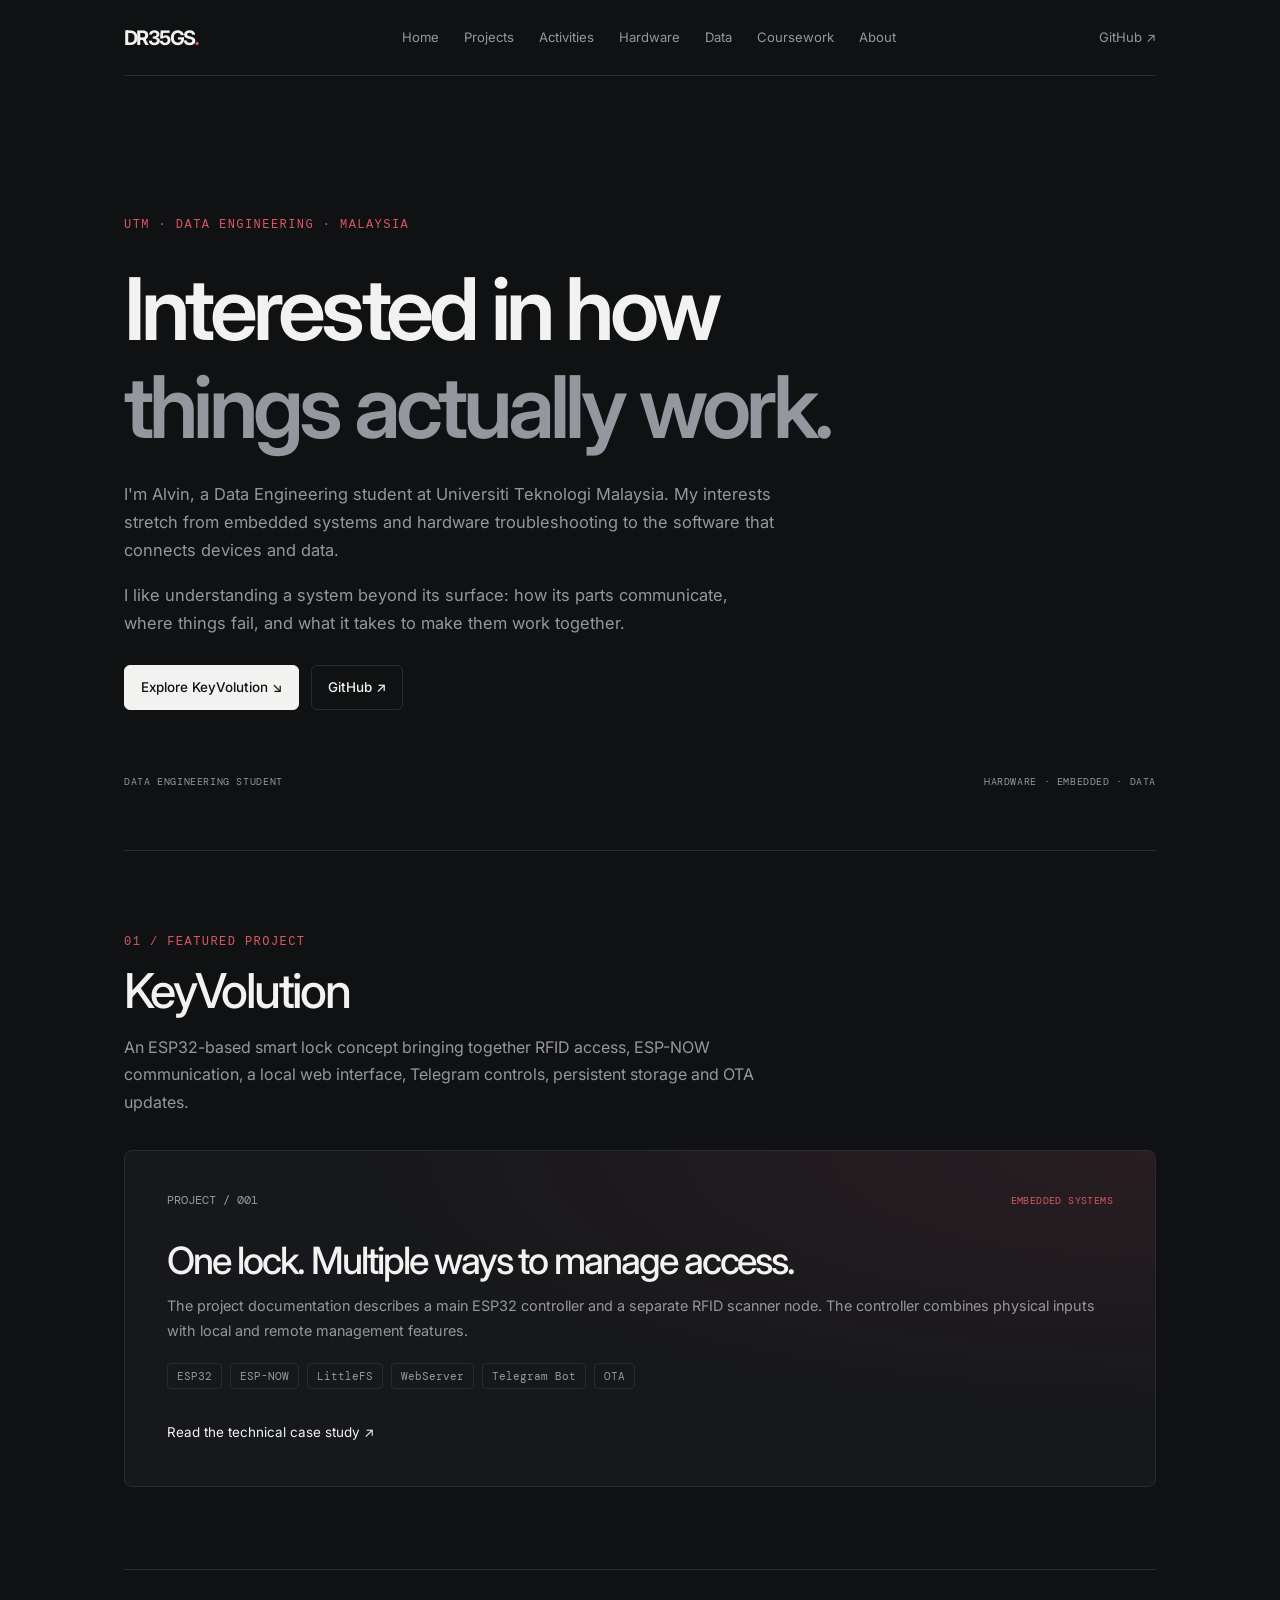
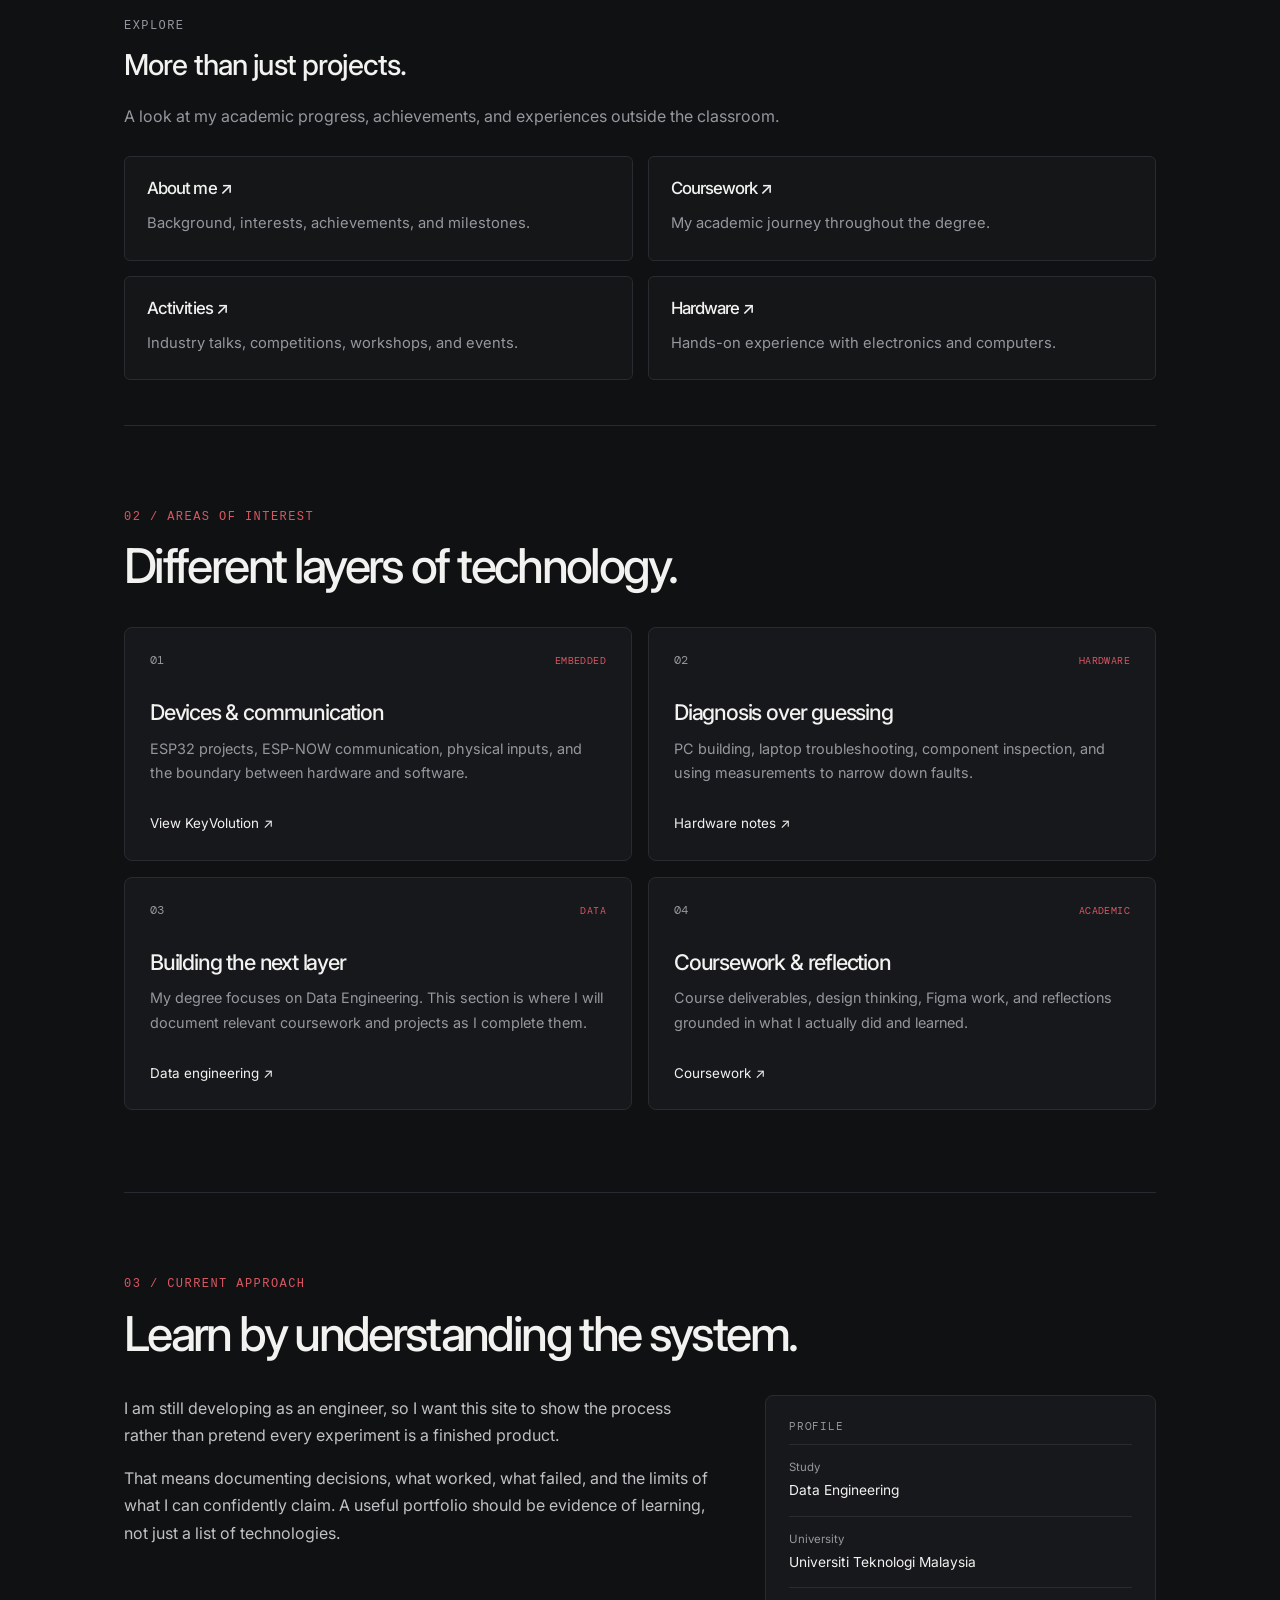
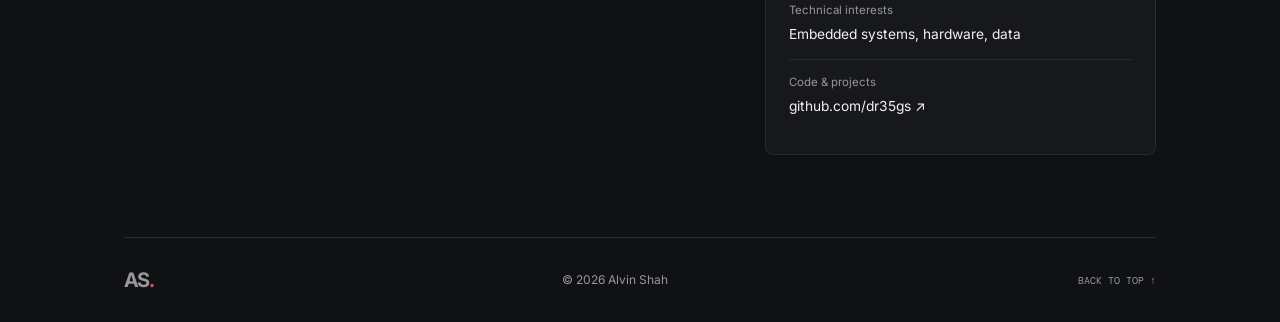
==== commit 439ea150: "Add files via upload" ====
--- a/index.html
+++ b/index.html
@@ -1,27 +1,70 @@
-<!DOCTYPE html>
-<html lang="en">
-<head>
-  <meta charset="UTF-8">
-  <meta name="viewport" content="width=device-width, initial-scale=1">
-  <meta name="theme-color" content="#101113">
-  <meta name="description" content="Alvin Shah — UTM Data Engineering student interested in embedded systems, hardware troubleshooting and practical technology.">
-  <title>Alvin Shah — Portfolio</title>
-  <link rel="preconnect" href="https://fonts.googleapis.com">
-  <link rel="preconnect" href="https://fonts.gstatic.com" crossorigin>
-  <link href="https://fonts.googleapis.com/css2?family=DM+Mono:wght@400;500&family=Inter:wght@400;500;600;700&display=swap" rel="stylesheet">
-  <link rel="stylesheet" href="style.css"><script src="script.js" defer></script>
-</head>
-<body><div class="shell">
-<header class="topbar"><a class="wordmark" href="index.html">AS<span>.</span></a><nav aria-label="Main navigation"><a href="index.html">Home</a><a href="projects/keyvolution.html">Projects</a><a href="hardware.html">Hardware</a><a href="data.html">Data</a><a href="coursework.html">Coursework</a><a href="about.html">About</a></nav><a class="top-link" href="https://github.com/dr35gs" target="_blank" rel="noreferrer">GitHub ↗</a></header>
-<main>
-<section class="hero"><p class="eyebrow">UTM · DATA ENGINEERING · MALAYSIA</p><h1>Interested in how<br><span class="muted">things actually work.</span></h1><p class="hero-copy">I'm Alvin, a Data Engineering student at Universiti Teknologi Malaysia. My interests stretch from embedded systems and hardware troubleshooting to the software that connects devices and data.</p><p class="hero-copy">I like understanding a system beyond its surface: how its parts communicate, where things fail, and what it takes to make them work together.</p><div class="actions"><a class="button primary" href="projects/keyvolution.html">Explore KeyVolution ↘</a><a class="button quiet" href="https://github.com/dr35gs" target="_blank" rel="noreferrer">GitHub ↗</a></div><div class="meta"><span>DATA ENGINEERING STUDENT</span><span>HARDWARE · EMBEDDED · DATA</span></div></section>
-<section class="section"><div class="section-head"><p class="eyebrow">01 / FEATURED PROJECT</p><h2>KeyVolution</h2><p class="section-intro">An ESP32-based smart lock concept bringing together RFID access, ESP-NOW communication, a local web interface, Telegram controls, persistent storage and OTA updates.</p></div><article class="card featured"><div class="card-top"><span class="index">PROJECT / 001</span><span class="tag">EMBEDDED SYSTEMS</span></div><h3>One lock. Multiple ways to manage access.</h3><p>The project documentation describes a main ESP32 controller and a separate RFID scanner node. The controller combines physical inputs with local and remote management features.</p><div class="stack"><span>ESP32</span><span>ESP-NOW</span><span>LittleFS</span><span>WebServer</span><span>Telegram Bot</span><span>OTA</span></div><a class="text-link" href="projects/keyvolution.html">Read the technical case study ↗</a></article></section>
-<section class="section"><div class="section-head"><p class="eyebrow">02 / AREAS OF INTEREST</p><h2>Different layers of technology.</h2></div><div class="grid">
-<a class="card" href="projects/keyvolution.html"><div class="card-top"><span class="index">01</span><span class="tag">EMBEDDED</span></div><h3>Devices & communication</h3><p>ESP32 projects, ESP-NOW communication, physical inputs, and the boundary between hardware and software.</p><span class="text-link">View KeyVolution ↗</span></a>
-<a class="card" href="hardware.html"><div class="card-top"><span class="index">02</span><span class="tag">HARDWARE</span></div><h3>Diagnosis over guessing</h3><p>PC building, laptop troubleshooting, component inspection, and using measurements to narrow down faults.</p><span class="text-link">Hardware notes ↗</span></a>
-<a class="card" href="data.html"><div class="card-top"><span class="index">03</span><span class="tag">DATA</span></div><h3>Building the next layer</h3><p>My degree focuses on Data Engineering. This section is where I will document relevant coursework and projects as I complete them.</p><span class="text-link">Data engineering ↗</span></a>
-<a class="card" href="coursework.html"><div class="card-top"><span class="index">04</span><span class="tag">ACADEMIC</span></div><h3>Coursework & reflection</h3><p>Course deliverables, design thinking, Figma work, and reflections grounded in what I actually did and learned.</p><span class="text-link">Coursework ↗</span></a>
-</div></section>
-<section class="section"><div class="section-head"><p class="eyebrow">03 / CURRENT APPROACH</p><h2>Learn by understanding the system.</h2></div><div class="about-grid"><div class="prose"><p>I am still developing as an engineer, so I want this site to show the process rather than pretend every experiment is a finished product.</p><p>That means documenting decisions, what worked, what failed, and the limits of what I can confidently claim. A useful portfolio should be evidence of learning, not just a list of technologies.</p></div><aside class="panel"><p class="panel-label">PROFILE</p><div class="info"><small>Study</small>Data Engineering</div><div class="info"><small>University</small>Universiti Teknologi Malaysia</div><div class="info"><small>Technical interests</small>Embedded systems, hardware, data</div><div class="info"><small>Code & projects</small><a href="https://github.com/dr35gs" target="_blank" rel="noreferrer">github.com/dr35gs ↗</a></div></aside></div></section>
-</main><footer class="footer"><a class="wordmark" href="index.html">AS<span>.</span></a><p>© <span data-year>2026</span> Alvin Shah</p><a class="back" href="#top" onclick="window.scrollTo({top:0,behavior:'smooth'});return false">BACK TO TOP ↑</a></footer>
-</div></body></html>
+<div>
+    <div>
+        <!DOCTYPE html>
+        <html lang="en">
+        <head>
+            <meta charset="UTF-8">
+            <meta name="viewport" content="width=device-width, initial-scale=1">
+            <meta name="theme-color" content="#101113">
+            <meta name="description" content="Alvin Shah — UTM Data Engineering student interested in embedded systems, hardware troubleshooting and practical technology.">
+            <title>Alvin Shah — Portfolio</title>
+            <link rel="preconnect" href="https://fonts.googleapis.com">
+            <link rel="preconnect" href="https://fonts.gstatic.com" crossorigin>
+            <link href="https://fonts.googleapis.com/css2?family=DM+Mono:wght@400;500&family=Inter:wght@400;500;600;700&display=swap" rel="stylesheet">
+            <link rel="stylesheet" href="style.css">
+            <script src="script.js" defer></script>
+        </head>
+        <body>
+            <div class="shell">
+                <div class="shell">
+                    <header class="topbar"><a class="wordmark" href="index.html">DR35GS<span>.</span></a><nav aria-label="Main navigation"><a href="index.html">Home</a><a href="projects.html">Projects</a><a href="activities.html">Activities</a><a href="hardware.html">Hardware</a><a href="data.html">Data</a><a href="coursework.html">Coursework</a><a href="about.html">About</a></nav><a class="top-link" href="https://github.com/dr35gs" target="_blank" rel="noreferrer">GitHub ↗</a></header>
+                    <main>
+                        <section class="hero"><p class="eyebrow">UTM · DATA ENGINEERING · MALAYSIA</p><h1>Interested in how<br><span class="muted">things actually work.</span></h1><p class="hero-copy">I'm Alvin, a Data Engineering student at Universiti Teknologi Malaysia. My interests stretch from embedded systems and hardware troubleshooting to the software that connects devices and data.</p><p class="hero-copy">I like understanding a system beyond its surface: how its parts communicate, where things fail, and what it takes to make them work together.</p><div class="actions"><a class="button primary" href="projects/keyvolution.html">Explore KeyVolution ↘</a><a class="button quiet" href="https://github.com/dr35gs" target="_blank" rel="noreferrer">GitHub ↗</a></div><div class="meta"><span>DATA ENGINEERING STUDENT</span><span>HARDWARE · EMBEDDED · DATA</span></div></section>
+                        <section class="section"><div class="section-head"><p class="eyebrow">01 / FEATURED PROJECT</p><h2>KeyVolution</h2><p class="section-intro">An ESP32-based smart lock concept bringing together RFID access, ESP-NOW communication, a local web interface, Telegram controls, persistent storage and OTA updates.</p></div><article class="card featured"><div class="card-top"><span class="index">PROJECT / 001</span><span class="tag">EMBEDDED SYSTEMS</span></div><h3>One lock. Multiple ways to manage access.</h3><p>The project documentation describes a main ESP32 controller and a separate RFID scanner node. The controller combines physical inputs with local and remote management features.</p><div class="stack"><span>ESP32</span><span>ESP-NOW</span><span>LittleFS</span><span>WebServer</span><span>Telegram Bot</span><span>OTA</span></div><a class="text-link" href="projects/keyvolution.html">Read the technical case study ↗</a></article></section>
+
+                        <section class="detail-section">
+                            <p class="eyebrow">EXPLORE</p>
+                            <h2>More than just projects.</h2>
+                            <p class="section-intro">
+                                A look at my academic progress, achievements, and experiences
+                                outside the classroom.
+                            </p>
+
+                            <div class="info-grid">
+                                <a class="info-card" href="about.html">
+                                    <h3>About me ↗</h3>
+                                    <p>Background, interests, achievements, and milestones.</p>
+                                </a>
+
+                                <a class="info-card" href="coursework.html">
+                                    <h3>Coursework ↗</h3>
+                                    <p>My academic journey throughout the degree.</p>
+                                </a>
+
+                                <a class="info-card" href="activities.html">
+                                    <h3>Activities ↗</h3>
+                                    <p>Industry talks, competitions, workshops, and events.</p>
+                                </a>
+
+                                <a class="info-card" href="hardware.html">
+                                    <h3>Hardware ↗</h3>
+                                    <p>Hands-on experience with electronics and computers.</p>
+                                </a>
+                            </div>
+                        </section>
+
+                        <section class="section">
+                            <div class="section-head"><p class="eyebrow">02 / AREAS OF INTEREST</p><h2>Different layers of technology.</h2></div><div class="grid">
+                                <a class="card" href="projects/keyvolution.html"><div class="card-top"><span class="index">01</span><span class="tag">EMBEDDED</span></div><h3>Devices & communication</h3><p>ESP32 projects, ESP-NOW communication, physical inputs, and the boundary between hardware and software.</p><span class="text-link">View KeyVolution ↗</span></a>
+                                <a class="card" href="hardware.html"><div class="card-top"><span class="index">02</span><span class="tag">HARDWARE</span></div><h3>Diagnosis over guessing</h3><p>PC building, laptop troubleshooting, component inspection, and using measurements to narrow down faults.</p><span class="text-link">Hardware notes ↗</span></a>
+                                <a class="card" href="data.html"><div class="card-top"><span class="index">03</span><span class="tag">DATA</span></div><h3>Building the next layer</h3><p>My degree focuses on Data Engineering. This section is where I will document relevant coursework and projects as I complete them.</p><span class="text-link">Data engineering ↗</span></a>
+                                <a class="card" href="coursework.html"><div class="card-top"><span class="index">04</span><span class="tag">ACADEMIC</span></div><h3>Coursework & reflection</h3><p>Course deliverables, design thinking, Figma work, and reflections grounded in what I actually did and learned.</p><span class="text-link">Coursework ↗</span></a>
+                            </div>
+                        </section>
+                        <section class="section"><div class="section-head"><p class="eyebrow">03 / CURRENT APPROACH</p><h2>Learn by understanding the system.</h2></div><div class="about-grid"><div class="prose"><p>I am still developing as an engineer, so I want this site to show the process rather than pretend every experiment is a finished product.</p><p>That means documenting decisions, what worked, what failed, and the limits of what I can confidently claim. A useful portfolio should be evidence of learning, not just a list of technologies.</p></div><aside class="panel"><p class="panel-label">PROFILE</p><div class="info"><small>Study</small>Data Engineering</div><div class="info"><small>University</small>Universiti Teknologi Malaysia</div><div class="info"><small>Technical interests</small>Embedded systems, hardware, data</div><div class="info"><small>Code & projects</small><a href="https://github.com/dr35gs" target="_blank" rel="noreferrer">github.com/dr35gs ↗</a></div></aside></div></section>
+                    </main><footer class="footer"><a class="wordmark" href="index.html">AS<span>.</span></a><p>© <span data-year>2026</span> Alvin Shah</p><a class="back" href="#top" onclick="window.scrollTo({top:0,behavior:'smooth'});return false">BACK TO TOP ↑</a></footer>
+                </div>
+        </body>
+    </html>
+</div>
+</div>
--- a/style.css
+++ b/style.css
@@ -90,3 +90,444 @@
  .footer{flex-wrap:wrap}
 }
 @media(prefers-reduced-motion:reduce){*,*::before,*::after{scroll-behavior:auto!important;transition-duration:.01ms!important}}
+
+/* =========================================
+   PORTFOLIO DETAIL PAGES
+========================================= */
+
+.detail-page {
+    width: min(1100px, 90%);
+    margin: 60px auto;
+}
+
+.detail-hero {
+    padding: 65px 0 55px;
+    border-bottom: 1px solid var(--border, #292929);
+}
+
+    .detail-hero h1 {
+        font-size: clamp(2.5rem, 7vw, 5rem);
+        line-height: 1.05;
+        margin: 15px 0;
+        letter-spacing: -0.05em;
+    }
+
+    .detail-hero .lead {
+        max-width: 750px;
+        font-size: 1.15rem;
+        line-height: 1.8;
+        color: var(--muted, #aaa);
+    }
+
+.eyebrow {
+    font-family: monospace;
+    text-transform: uppercase;
+    letter-spacing: 0.12em;
+    font-size: 0.75rem;
+    color: var(--accent, #d65a5a);
+}
+
+.detail-section {
+    padding: 45px 0;
+    border-bottom: 1px solid var(--border, #292929);
+}
+
+    .detail-section h2 {
+        font-size: 1.8rem;
+        margin-bottom: 20px;
+        letter-spacing: -0.03em;
+    }
+
+    .detail-section p {
+        line-height: 1.85;
+        color: var(--muted, #b5b5b5);
+        max-width: 850px;
+    }
+
+.section-intro {
+    margin-bottom: 25px;
+}
+
+.back-link {
+    display: inline-block;
+    color: var(--muted, #aaa);
+    text-decoration: none;
+    margin-bottom: 20px;
+    font-size: 0.9rem;
+}
+
+    .back-link:hover,
+    .read-more:hover {
+        color: var(--accent, #d65a5a);
+    }
+
+.tag-list {
+    display: flex;
+    flex-wrap: wrap;
+    gap: 10px;
+    margin-top: 25px;
+}
+
+    .tag-list span,
+    .tag-list a {
+        display: inline-block;
+        padding: 8px 13px;
+        border: 1px solid var(--border, #333);
+        border-radius: 4px;
+        font-size: 0.8rem;
+        color: var(--muted, #bbb);
+        text-decoration: none;
+    }
+
+        .tag-list a:hover {
+            border-color: var(--accent, #d65a5a);
+        }
+
+.info-grid {
+    display: grid;
+    grid-template-columns: repeat(2, minmax(0, 1fr));
+    gap: 15px;
+    margin-top: 25px;
+}
+
+.info-card {
+    padding: 22px;
+    border: 1px solid var(--border, #333);
+    border-radius: 6px;
+    background: rgba(255,255,255,0.02);
+}
+
+    .info-card h3 {
+        margin: 0 0 12px;
+        font-size: 1.05rem;
+    }
+
+    .info-card p {
+        margin: 0;
+        font-size: 0.92rem;
+    }
+
+.muted-note {
+    font-size: 0.85rem;
+    color: var(--muted, #888);
+    margin-top: 20px;
+}
+
+/* =========================================
+   PHOTO GALLERY
+========================================= */
+
+.photo-grid {
+    display: grid;
+    grid-template-columns: repeat(3, minmax(0, 1fr));
+    gap: 18px;
+    margin-top: 25px;
+}
+
+    .photo-grid figure {
+        margin: 0;
+        min-width: 0;
+    }
+
+    .photo-grid img {
+        width: 100%;
+        aspect-ratio: 4 / 3;
+        object-fit: cover;
+        display: block;
+        border-radius: 5px;
+        border: 1px solid var(--border, #333);
+    }
+
+    .photo-grid figcaption {
+        font-size: 0.8rem;
+        color: var(--muted, #999);
+        margin-top: 10px;
+    }
+
+.photo-placeholder {
+    display: none;
+    width: 100%;
+    aspect-ratio: 4 / 3;
+    align-items: center;
+    justify-content: center;
+    border: 1px dashed var(--border, #555);
+    border-radius: 5px;
+    background: rgba(255,255,255,0.025);
+    color: var(--muted, #888);
+    font-family: monospace;
+    font-size: 0.85rem;
+}
+
+/* =========================================
+   TIMELINE / ACHIEVEMENTS
+========================================= */
+
+.timeline {
+    margin-top: 30px;
+    border-left: 1px solid var(--border, #444);
+    padding-left: 25px;
+}
+
+.timeline-item {
+    position: relative;
+    display: grid;
+    grid-template-columns: 110px 1fr;
+    gap: 20px;
+    padding: 0 0 35px;
+}
+
+    .timeline-item::before {
+        content: "";
+        position: absolute;
+        left: -31px;
+        top: 5px;
+        width: 11px;
+        height: 11px;
+        border-radius: 50%;
+        background: var(--accent, #d65a5a);
+    }
+
+.timeline-date {
+    font-family: monospace;
+    color: var(--accent, #d65a5a);
+    font-size: 0.85rem;
+}
+
+.timeline-item h3 {
+    margin: 0 0 8px;
+}
+
+.timeline-item p {
+    margin: 0;
+}
+
+/* =========================================
+   COURSEWORK
+========================================= */
+
+.course-year {
+    margin: 25px 0;
+    padding: 25px;
+    border: 1px solid var(--border, #333);
+    border-radius: 6px;
+}
+
+    .course-year h3 {
+        margin-top: 0;
+    }
+
+.course-list {
+    list-style: none;
+    padding: 0;
+    margin: 0;
+}
+
+    .course-list li {
+        padding: 16px 0;
+        border-top: 1px solid var(--border, #333);
+        display: flex;
+        flex-direction: column;
+        gap: 7px;
+    }
+
+        .course-list li span {
+            color: var(--muted, #999);
+            font-size: 0.9rem;
+        }
+
+/* =========================================
+   ACTIVITIES
+========================================= */
+
+.activity-card {
+    display: grid;
+    grid-template-columns: minmax(220px, 0.8fr) 1.2fr;
+    gap: 25px;
+    padding: 20px;
+    border: 1px solid var(--border, #333);
+    border-radius: 6px;
+    text-decoration: none;
+    color: inherit;
+    transition: border-color 0.2s ease, transform 0.2s ease;
+}
+
+    .activity-card:hover {
+        border-color: var(--accent, #d65a5a);
+        transform: translateY(-3px);
+    }
+
+.activity-card-image img {
+    width: 100%;
+    height: 100%;
+    min-height: 190px;
+    object-fit: cover;
+    border-radius: 4px;
+}
+
+.activity-card-content h3 {
+    font-size: 1.4rem;
+    margin: 10px 0;
+}
+
+.activity-card-content p:not(.eyebrow) {
+    color: var(--muted, #aaa);
+    line-height: 1.7;
+}
+
+.read-more {
+    display: inline-block;
+    margin-top: 15px;
+    color: var(--accent, #d65a5a);
+    font-size: 0.9rem;
+}
+
+.reflection h2 {
+    margin-top: 40px;
+}
+
+.reflection blockquote {
+    margin: 25px 0;
+    padding: 15px 25px;
+    border-left: 3px solid var(--accent, #d65a5a);
+    color: var(--muted, #bbb);
+    font-style: italic;
+    line-height: 1.8;
+}
+
+.detail-footer {
+    padding: 30px 0;
+    font-size: 0.8rem;
+    color: var(--muted, #888);
+}
+
+/* =========================================
+   RESPONSIVE
+========================================= */
+
+@media (max-width: 700px) {
+    .detail-page {
+        width: 92%;
+        margin-top: 35px;
+    }
+
+    .info-grid {
+        grid-template-columns: 1fr;
+    }
+
+    .photo-grid {
+        grid-template-columns: 1fr;
+    }
+
+    .activity-card {
+        grid-template-columns: 1fr;
+    }
+
+    .activity-card-image img {
+        height: auto;
+        aspect-ratio: 16 / 9;
+    }
+
+    .timeline-item {
+        grid-template-columns: 1fr;
+        gap: 8px;
+    }
+
+    .detail-hero {
+        padding: 40px 0;
+    }
+}
+
+/* =========================================
+   PROJECT LANDING PAGE
+========================================= */
+
+.project-grid {
+    display: grid;
+    grid-template-columns: repeat(2, minmax(0, 1fr));
+    gap: 22px;
+    margin-top: 30px;
+}
+
+.project-card {
+    display: flex;
+    flex-direction: column;
+    min-width: 0;
+    overflow: hidden;
+    border: 1px solid var(--border, #333);
+    border-radius: 6px;
+    background: rgba(255,255,255,0.02);
+    text-decoration: none;
+    color: inherit;
+    transition: border-color 0.2s ease, transform 0.2s ease;
+}
+
+    .project-card[href]:hover {
+        border-color: var(--accent, #d65a5a);
+        transform: translateY(-4px);
+    }
+
+.project-card-image {
+    width: 100%;
+    overflow: hidden;
+    background: rgba(255,255,255,0.025);
+}
+
+    .project-card-image img {
+        width: 100%;
+        aspect-ratio: 16 / 9;
+        object-fit: cover;
+        display: block;
+        transition: transform 0.3s ease;
+    }
+
+.project-card[href]:hover .project-card-image img {
+    transform: scale(1.03);
+}
+
+.project-card-image .photo-placeholder {
+    aspect-ratio: 16 / 9;
+}
+
+.project-card-content {
+    padding: 22px;
+    flex: 1;
+    display: flex;
+    flex-direction: column;
+    align-items: flex-start;
+}
+
+    .project-card-content h2 {
+        font-size: 1.6rem;
+        margin: 8px 0;
+        letter-spacing: -0.03em;
+    }
+
+    .project-card-content > p:not(.eyebrow) {
+        color: var(--muted, #aaa);
+        line-height: 1.7;
+        font-size: 0.92rem;
+    }
+
+    .project-card-content .tag-list {
+        margin-top: auto;
+        padding-top: 15px;
+    }
+
+    .project-card-content .read-more {
+        margin-top: 20px;
+    }
+
+.project-upcoming {
+    opacity: 0.65;
+    border-style: dashed;
+}
+
+    .project-upcoming:hover {
+        opacity: 1;
+    }
+
+@media (max-width: 700px) {
+    .project-grid {
+        grid-template-columns: 1fr;
+    }
+}
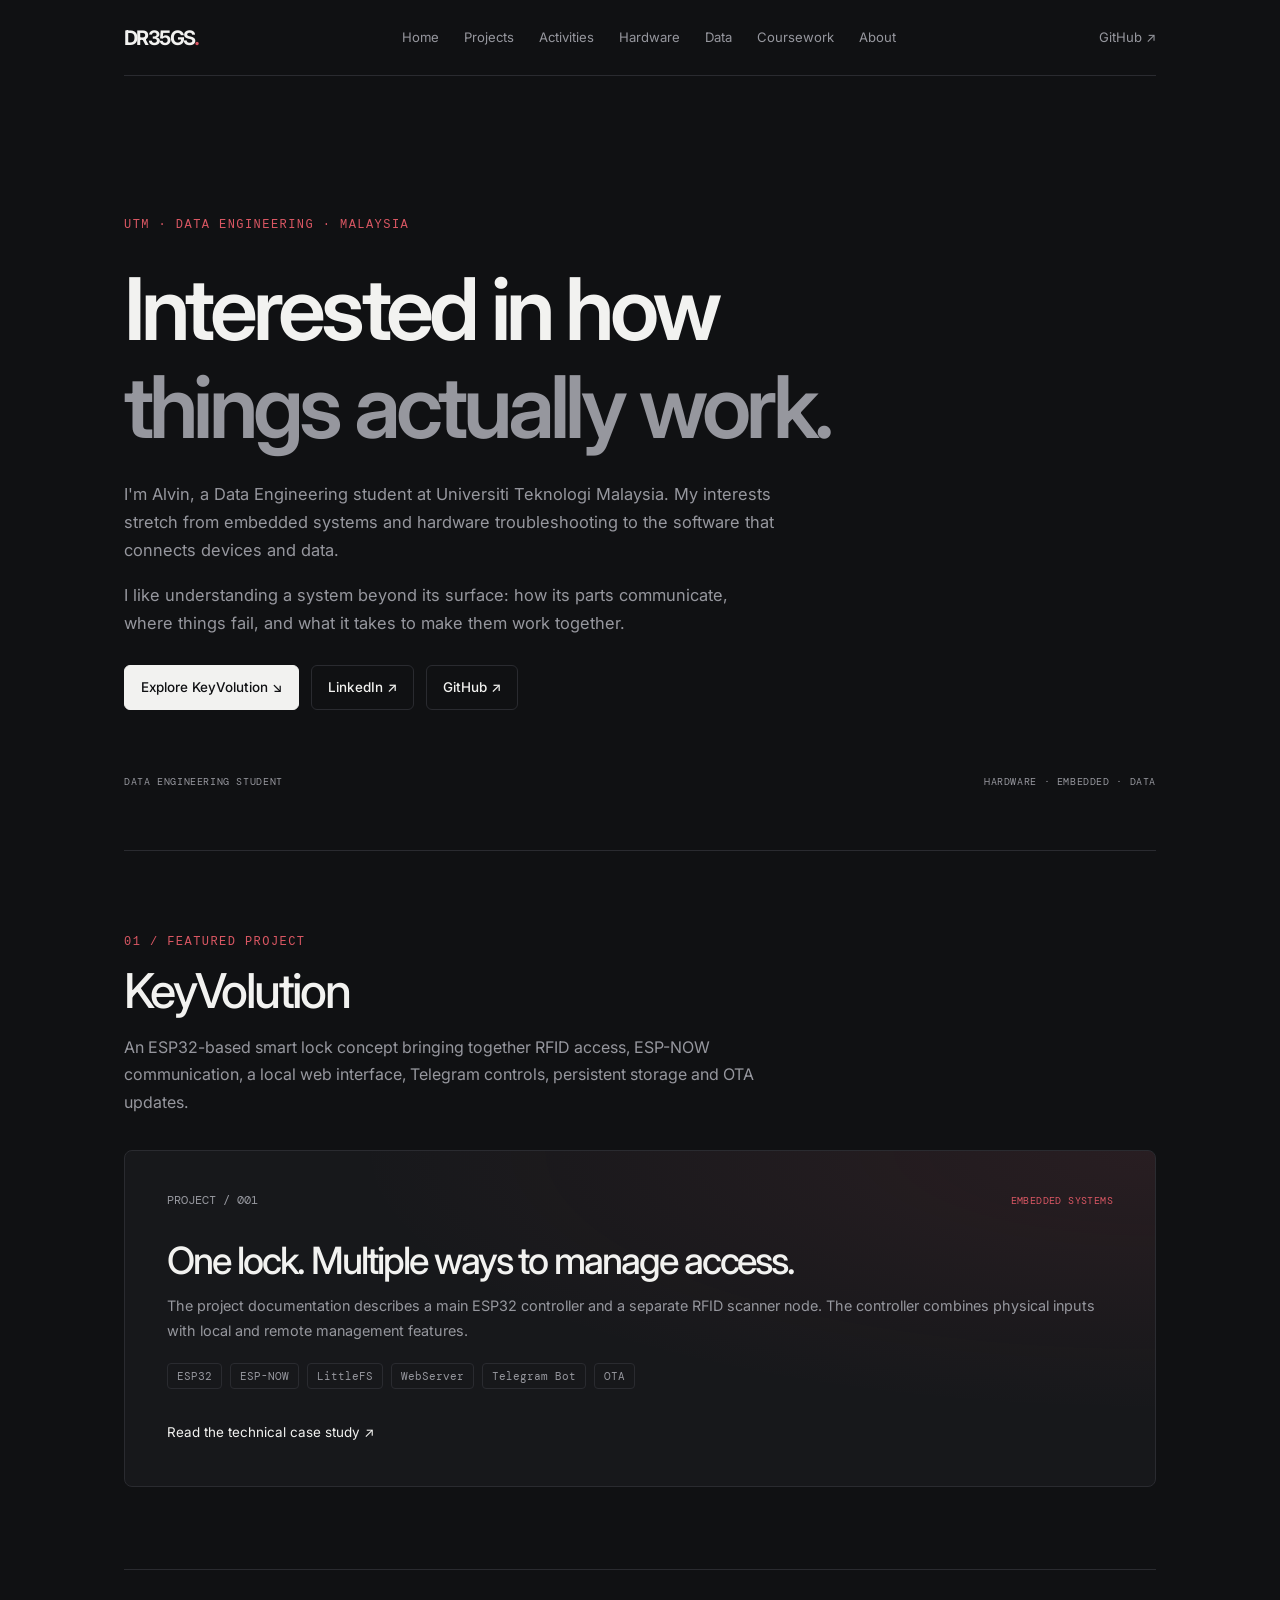
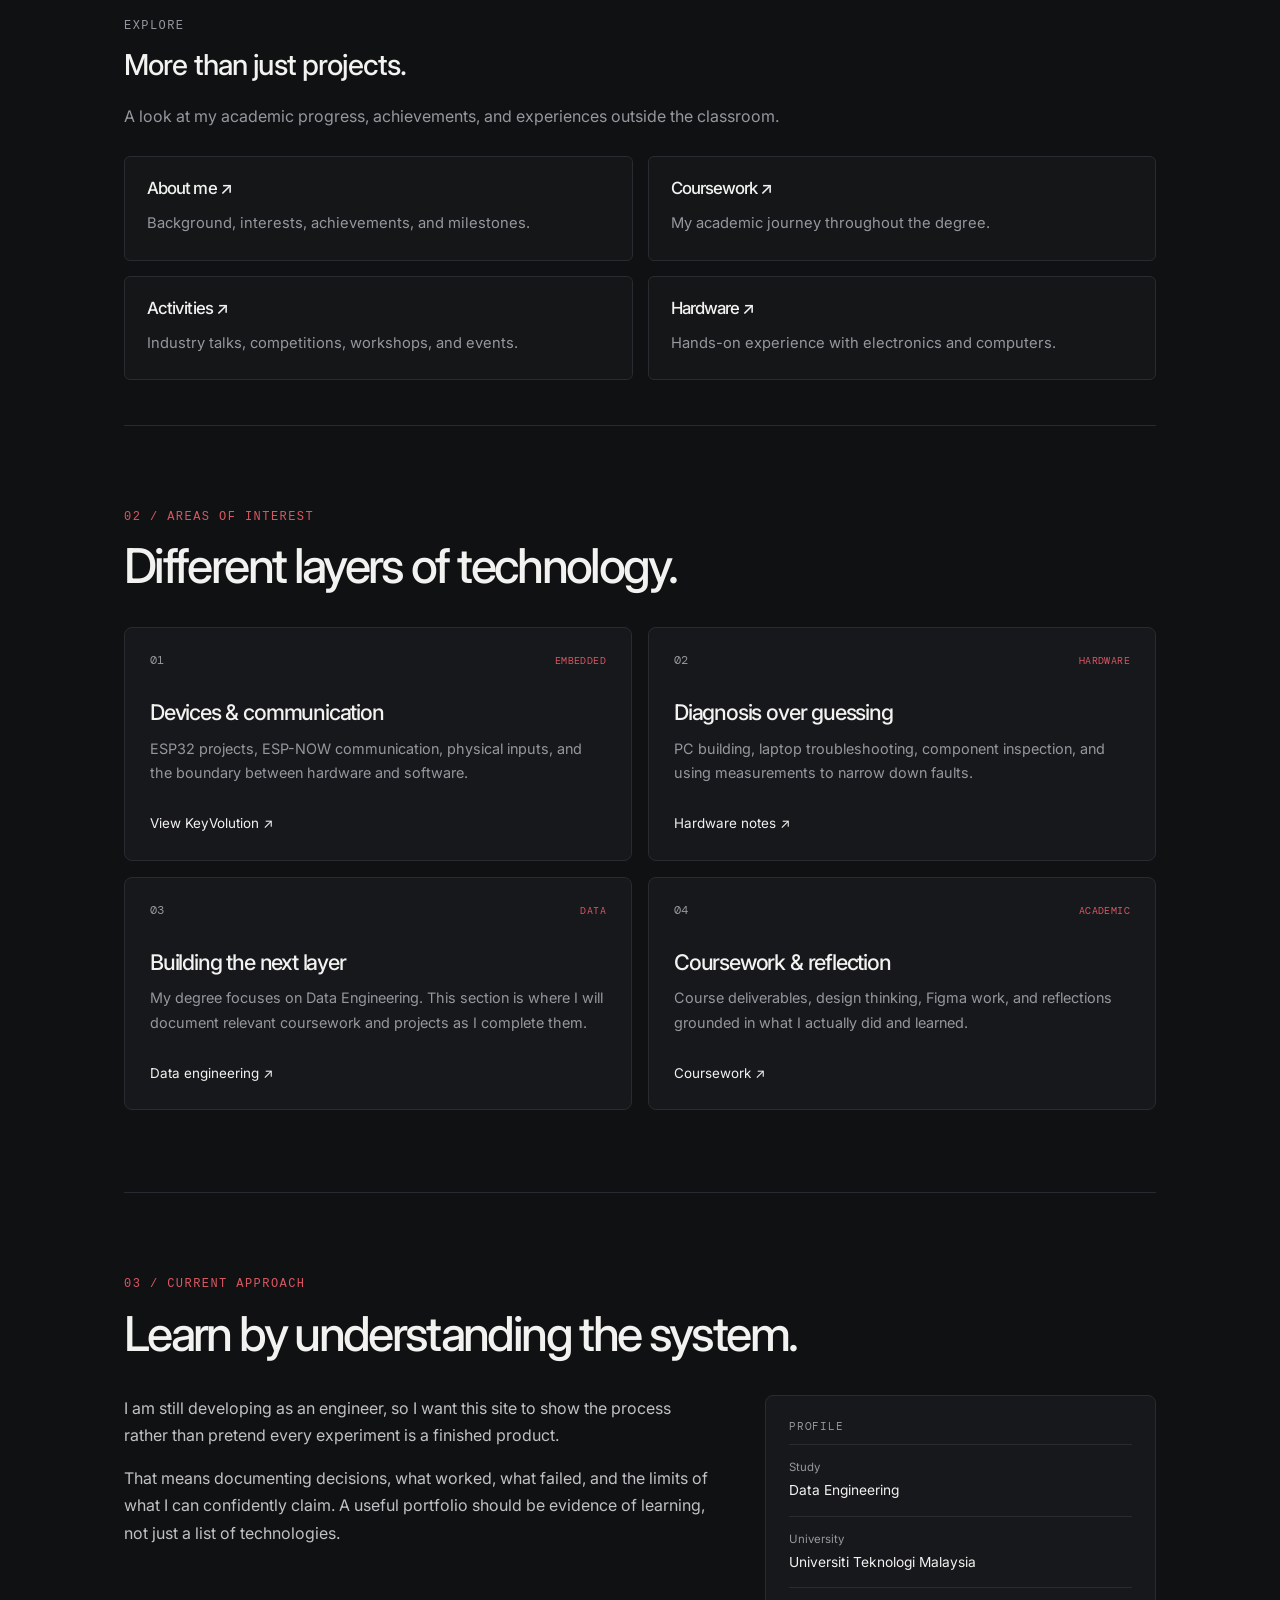
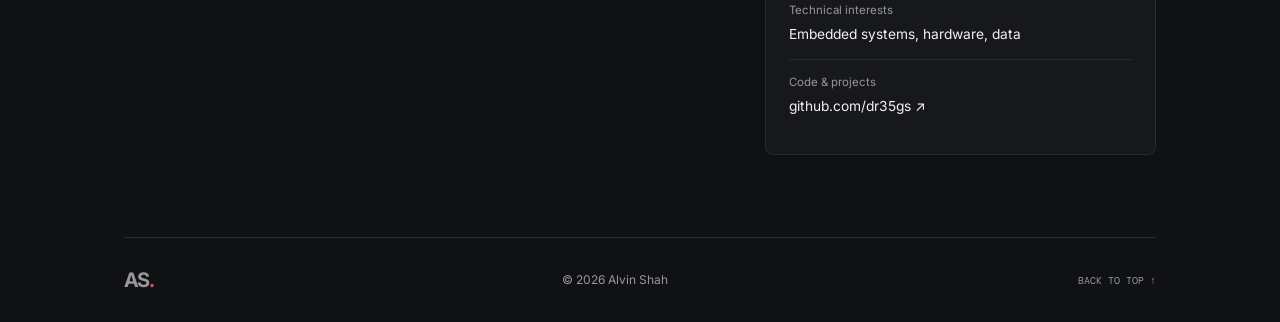
==== commit 4c532ee0: "Change GitHub link to LinkedIn in hero section Updated LinkedIn link in hero section and maintained " ====
--- a/index.html
+++ b/index.html
@@ -19,7 +19,7 @@
                 <div class="shell">
                     <header class="topbar"><a class="wordmark" href="index.html">DR35GS<span>.</span></a><nav aria-label="Main navigation"><a href="index.html">Home</a><a href="projects.html">Projects</a><a href="activities.html">Activities</a><a href="hardware.html">Hardware</a><a href="data.html">Data</a><a href="coursework.html">Coursework</a><a href="about.html">About</a></nav><a class="top-link" href="https://github.com/dr35gs" target="_blank" rel="noreferrer">GitHub ↗</a></header>
                     <main>
-                        <section class="hero"><p class="eyebrow">UTM · DATA ENGINEERING · MALAYSIA</p><h1>Interested in how<br><span class="muted">things actually work.</span></h1><p class="hero-copy">I'm Alvin, a Data Engineering student at Universiti Teknologi Malaysia. My interests stretch from embedded systems and hardware troubleshooting to the software that connects devices and data.</p><p class="hero-copy">I like understanding a system beyond its surface: how its parts communicate, where things fail, and what it takes to make them work together.</p><div class="actions"><a class="button primary" href="projects/keyvolution.html">Explore KeyVolution ↘</a><a class="button quiet" href="https://github.com/dr35gs" target="_blank" rel="noreferrer">GitHub ↗</a></div><div class="meta"><span>DATA ENGINEERING STUDENT</span><span>HARDWARE · EMBEDDED · DATA</span></div></section>
+                        <section class="hero"><p class="eyebrow">UTM · DATA ENGINEERING · MALAYSIA</p><h1>Interested in how<br><span class="muted">things actually work.</span></h1><p class="hero-copy">I'm Alvin, a Data Engineering student at Universiti Teknologi Malaysia. My interests stretch from embedded systems and hardware troubleshooting to the software that connects devices and data.</p><p class="hero-copy">I like understanding a system beyond its surface: how its parts communicate, where things fail, and what it takes to make them work together.</p><div class="actions"><a class="button primary" href="projects/keyvolution.html">Explore KeyVolution ↘</a><a class="button quiet" href="https://www.linkedin.com/in/alvnshh/" target="_blank" rel="noreferrer">LinkedIn ↗</a><a class="button quiet" href="https://github.com/dr35gs" target="_blank" rel="noreferrer">GitHub ↗</a></div><div class="meta"><span>DATA ENGINEERING STUDENT</span><span>HARDWARE · EMBEDDED · DATA</span></div></section>
                         <section class="section"><div class="section-head"><p class="eyebrow">01 / FEATURED PROJECT</p><h2>KeyVolution</h2><p class="section-intro">An ESP32-based smart lock concept bringing together RFID access, ESP-NOW communication, a local web interface, Telegram controls, persistent storage and OTA updates.</p></div><article class="card featured"><div class="card-top"><span class="index">PROJECT / 001</span><span class="tag">EMBEDDED SYSTEMS</span></div><h3>One lock. Multiple ways to manage access.</h3><p>The project documentation describes a main ESP32 controller and a separate RFID scanner node. The controller combines physical inputs with local and remote management features.</p><div class="stack"><span>ESP32</span><span>ESP-NOW</span><span>LittleFS</span><span>WebServer</span><span>Telegram Bot</span><span>OTA</span></div><a class="text-link" href="projects/keyvolution.html">Read the technical case study ↗</a></article></section>
 
                         <section class="detail-section">
@@ -67,4 +67,4 @@
         </body>
     </html>
 </div>
-</div>+</div>
